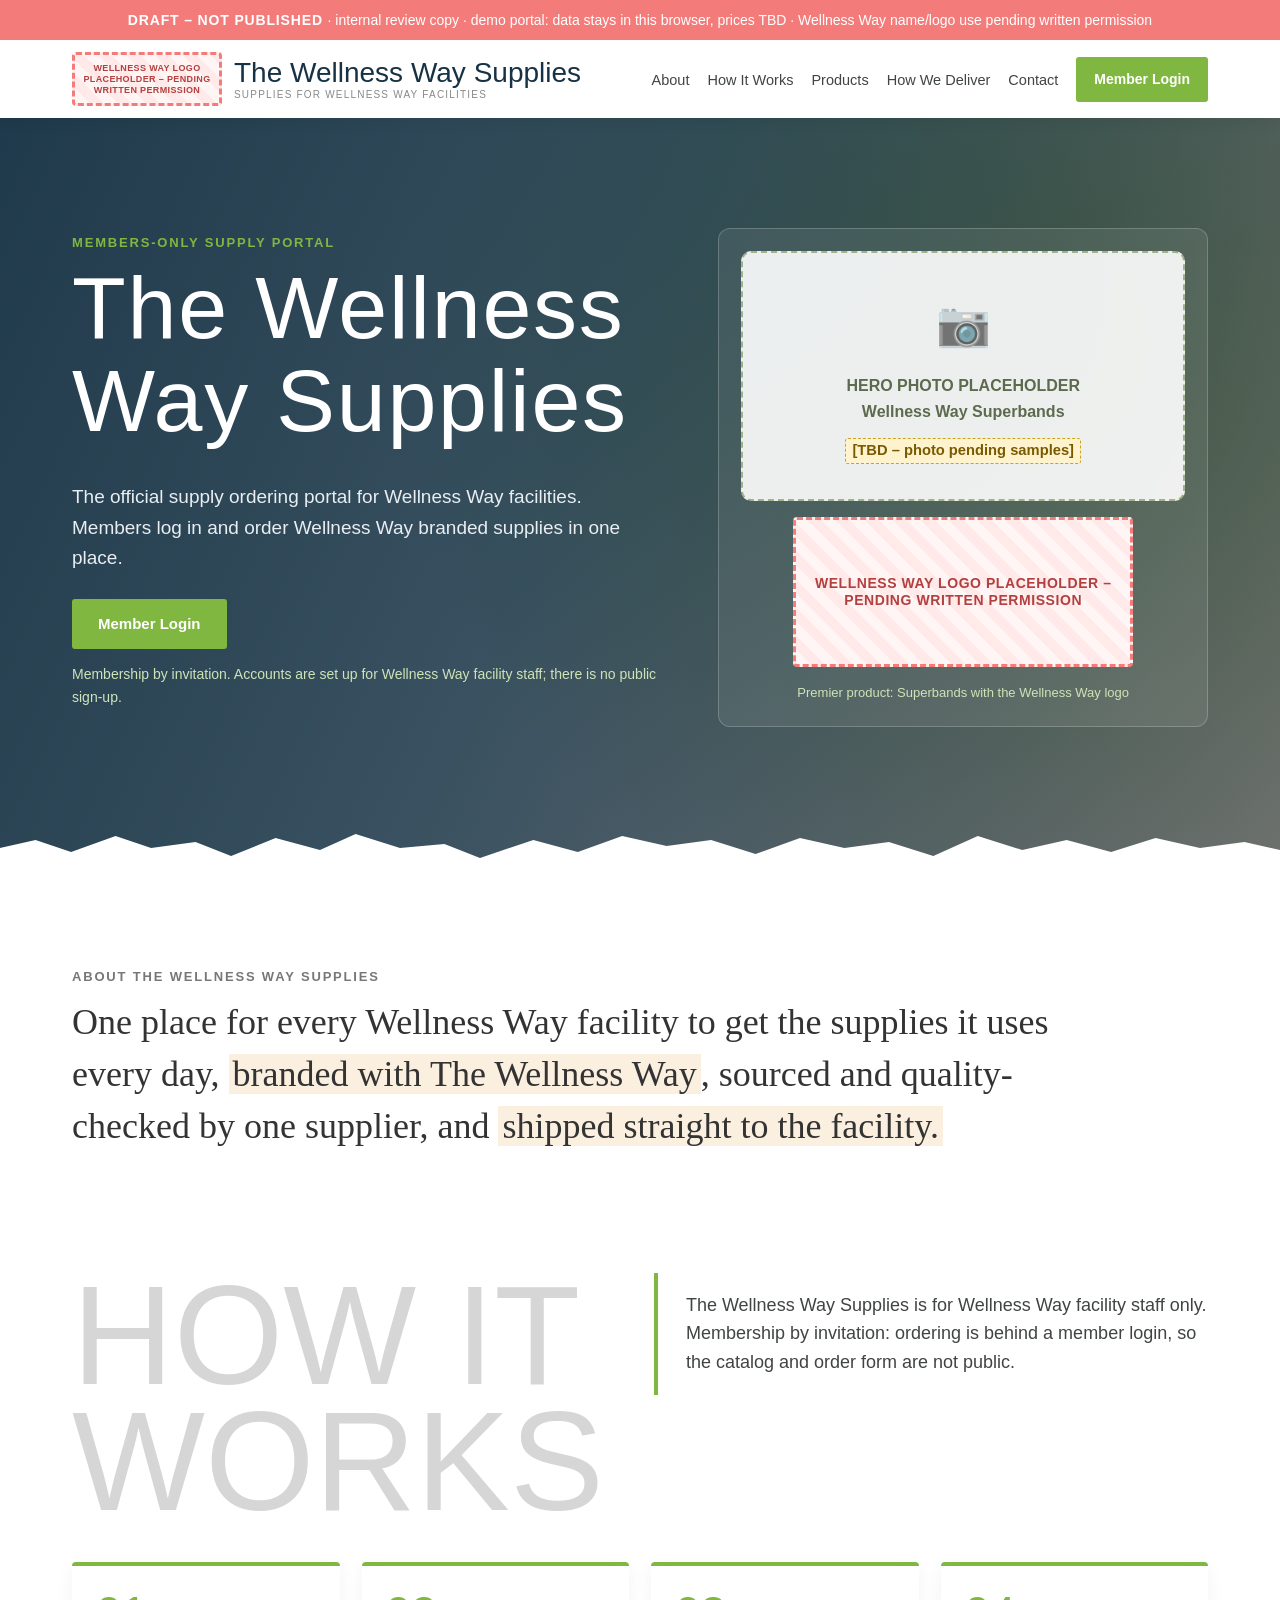
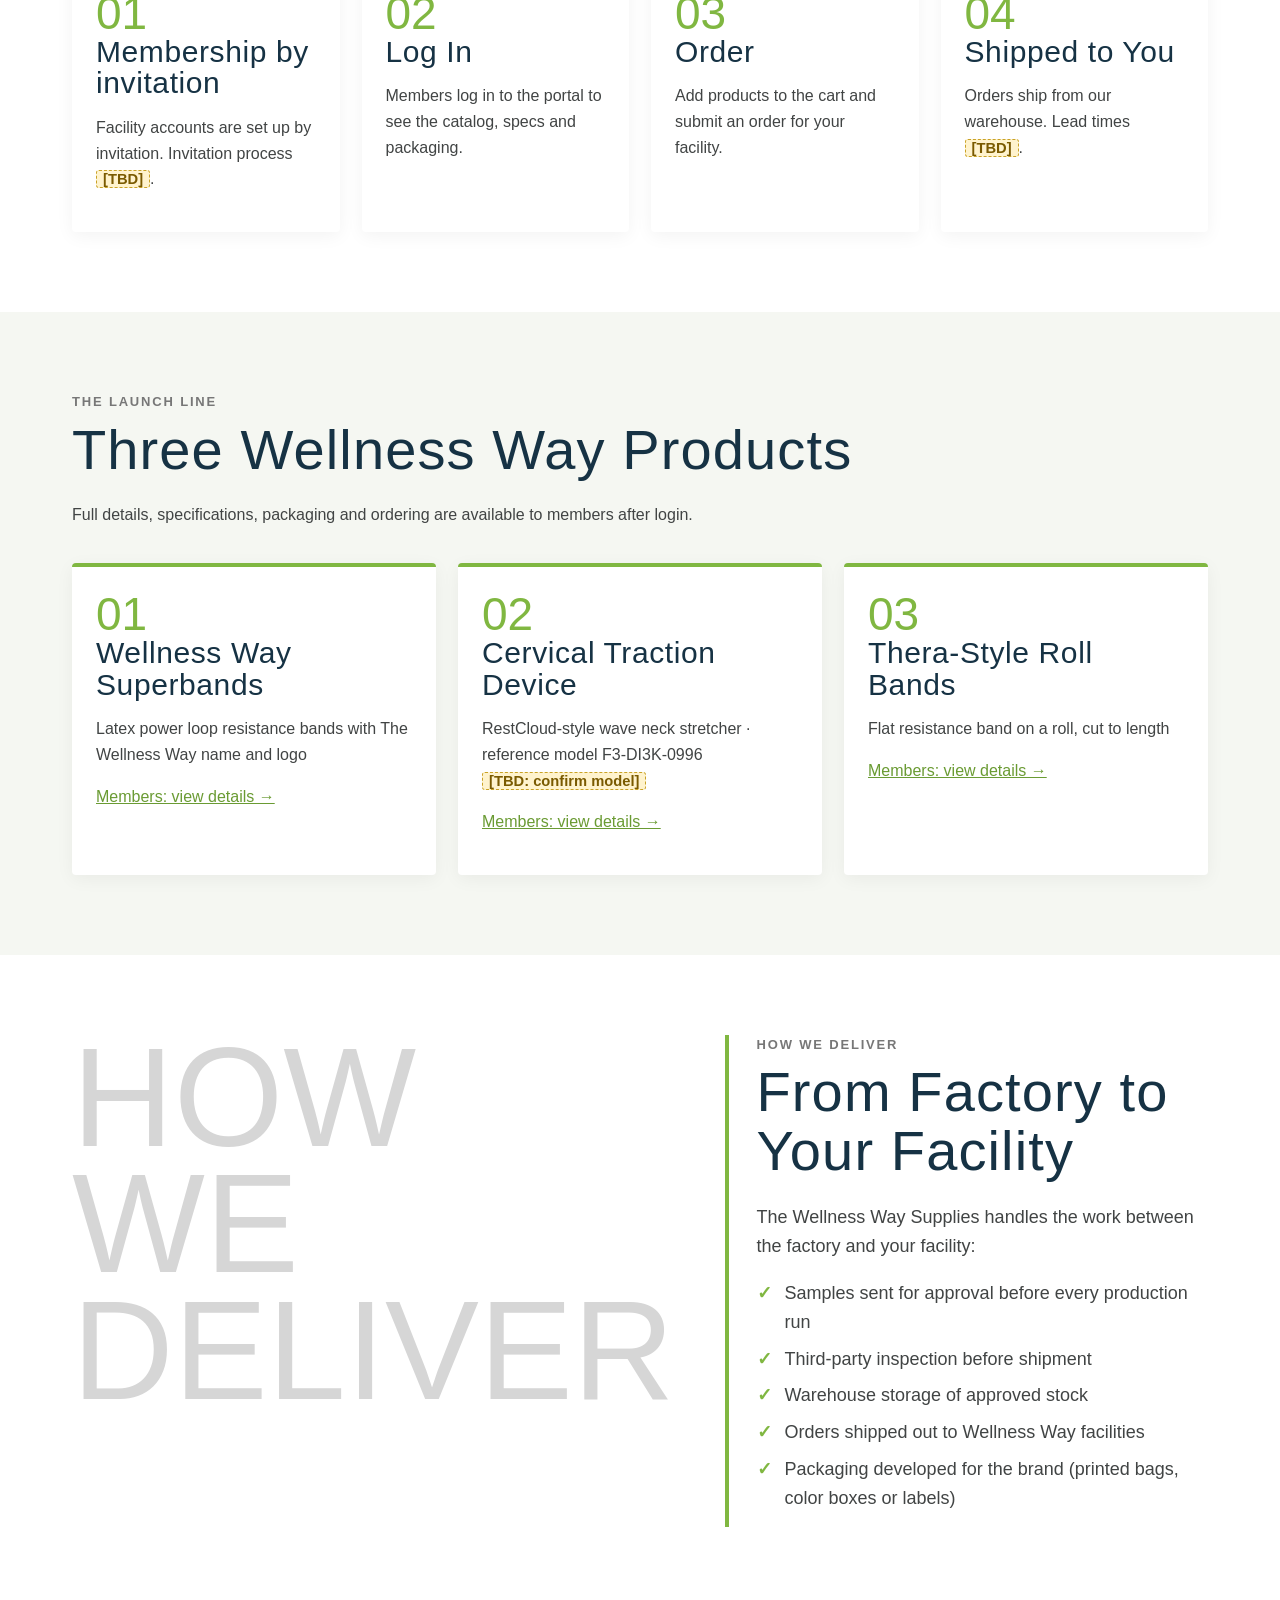
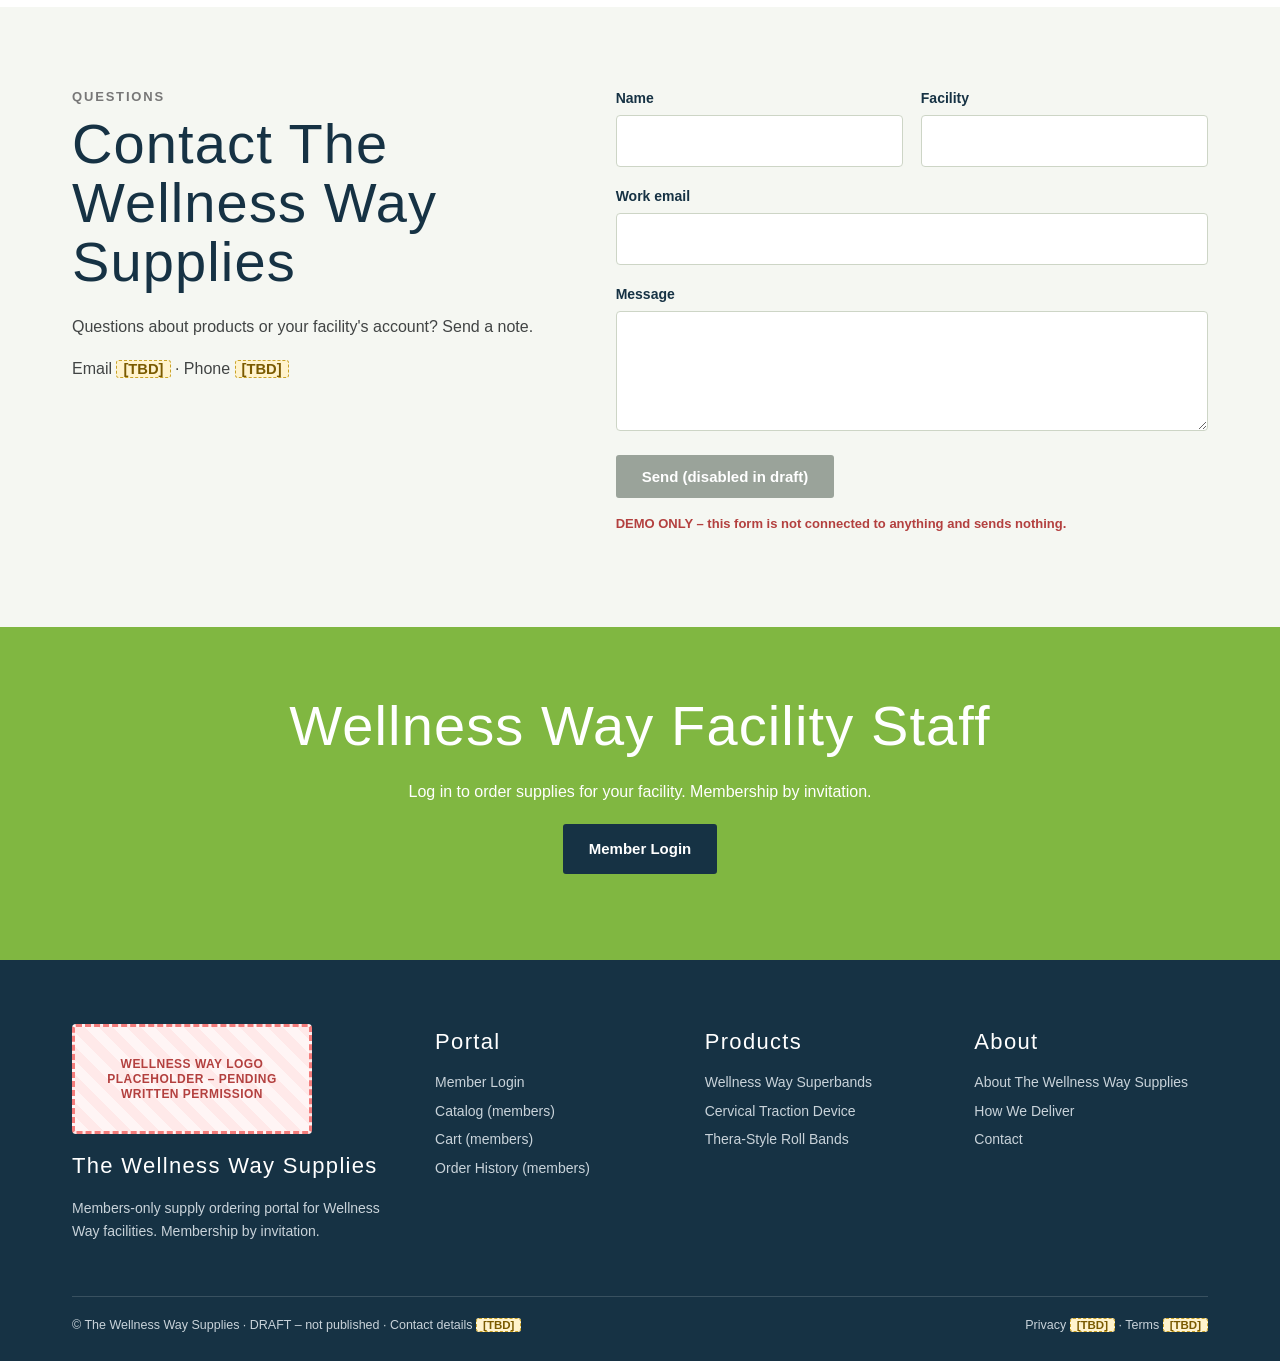
==== index.html @ 59ada097 "Publish the Wellness Way Supplies static site for GitHub Pages. Add the finished HTML/CSS/JS site at" ====
<!DOCTYPE html>
<html lang="en" data-root=""><head><meta charset="utf-8"><meta name="viewport" content="width=device-width,initial-scale=1">
<meta name="robots" content="noindex,nofollow">
<link rel="icon" href="data:,">
<title>Home – The Wellness Way Supplies (DRAFT)</title>
<link rel="stylesheet" href="css/styles.css"><script src="js/demo-auth.js"></script><script src="js/catalog.js"></script><script src="js/prices.js"></script><script src="js/app.js"></script></head>
<body data-page="home">
<div class="draft-banner">DRAFT – not published <span>· internal review copy · demo portal: data stays in this browser, prices TBD · Wellness Way name/logo use pending written permission</span></div>
<header class="site"><div class="wrap nav">
  <a class="brand" href="index.html"><div class="logo-ph sm" role="img" aria-label="Wellness Way logo placeholder">WELLNESS WAY LOGO PLACEHOLDER – pending written permission</div><span class="brand-name">The Wellness Way Supplies<small>Supplies for Wellness Way facilities</small></span></a>
  <ul><li><a href="index.html#about">About</a></li><li><a href="index.html#how">How It Works</a></li><li><a href="index.html#products">Products</a></li><li><a href="index.html#deliver">How We Deliver</a></li><li><a href="index.html#contact">Contact</a></li><li><a class="btn" href="login.html">Member Login</a></li></ul>
  <button class="btn menu" type="button" aria-label="Menu">Menu</button>
</div></header>
<main>

<section class="hero"><div class="wrap">
  <div><div class="eyebrow">Members-only supply portal</div><h1>The Wellness Way Supplies</h1>
  <p class="lead">The official supply ordering portal for Wellness Way facilities. Members log in and order Wellness Way branded supplies in one place.</p>
  <div class="ctas"><a class="btn" href="login.html">Member Login</a></div>
  <p class="invite-note">Membership by invitation. Accounts are set up for Wellness Way facility staff; there is no public sign-up.</p></div>
  <div class="hero-card"><div class="photo-ph"><div class="ico">📷</div>HERO PHOTO PLACEHOLDER<br>Wellness Way Superbands<span class="tbd">[TBD – photo pending samples]</span></div><div class="logo-ph lg" role="img" aria-label="Wellness Way logo placeholder">WELLNESS WAY LOGO PLACEHOLDER – pending written permission</div><div class="tag">Premier product: Superbands with the Wellness Way logo</div></div>
</div><svg class="torn" viewBox="0 0 1440 60" preserveAspectRatio="none" aria-hidden="true"><path fill="#fff" d="M0 30 L40 22 L80 34 L130 18 L170 30 L220 24 L260 38 L310 20 L360 32 L400 16 L450 30 L500 26 L540 40 L600 22 L650 34 L700 18 L750 28 L800 22 L850 36 L900 20 L950 30 L1000 24 L1050 38 L1100 18 L1150 32 L1200 22 L1250 34 L1300 20 L1350 30 L1400 24 L1440 32 L1440 60 L0 60 Z"/></svg></section>

<section class="statement" id="about"><div class="wrap">
  <div class="eyebrow">About The Wellness Way Supplies</div>
  <p>One place for every Wellness Way facility to get the supplies it uses every day, <span class="hl">branded with The Wellness Way</span>, sourced and quality-checked by one supplier, and <span class="hl">shipped straight to the facility.</span></p>
</div></section>

<section id="how"><div class="wrap">
  <div class="split"><p class="ghost">HOW IT<br>WORKS</p>
  <div class="bar-left"><p>The Wellness Way Supplies is for Wellness Way facility staff only. Membership by invitation: ordering is behind a member login, so the catalog and order form are not public.</p></div></div>
  <div class="steps">
    <div class="step"><div class="num">01</div><h3>Membership by invitation</h3><p>Facility accounts are set up by invitation. Invitation process <span class="tbd">[TBD]</span>.</p></div>
    <div class="step"><div class="num">02</div><h3>Log In</h3><p>Members log in to the portal to see the catalog, specs and packaging.</p></div>
    <div class="step"><div class="num">03</div><h3>Order</h3><p>Add products to the cart and submit an order for your facility.</p></div>
    <div class="step"><div class="num">04</div><h3>Shipped to You</h3><p>Orders ship from our warehouse. Lead times <span class="tbd">[TBD]</span>.</p></div>
  </div>
</div></section>

<section class="alt" id="products"><div class="wrap">
  <div class="eyebrow">The launch line</div><h2>Three Wellness Way Products</h2>
  <p>Full details, specifications, packaging and ordering are available to members after login.</p>
  <div class="steps three"><div class="step"><div class="num">01</div><h3>Wellness Way Superbands</h3><p>Latex power loop resistance bands with The Wellness Way name and logo</p><p><a href="members/product-superbands.html">Members: view details →</a></p></div><div class="step"><div class="num">02</div><h3>Cervical Traction Device</h3><p>RestCloud-style wave neck stretcher · reference model F3-DI3K-0996 <span class="tbd">[TBD: confirm model]</span></p><p><a href="members/product-cervical-traction.html">Members: view details →</a></p></div><div class="step"><div class="num">03</div><h3>Thera-Style Roll Bands</h3><p>Flat resistance band on a roll, cut to length</p><p><a href="members/product-roll-bands.html">Members: view details →</a></p></div></div>
</div></section>

<section id="deliver"><div class="wrap split">
  <p class="ghost">HOW WE<br>DELIVER</p>
  <div class="bar-left"><div class="eyebrow">How we deliver</div><h2>From Factory to Your Facility</h2>
  <p>The Wellness Way Supplies handles the work between the factory and your facility:</p>
  <ul class="check"><li>Samples sent for approval before every production run</li><li>Third-party inspection before shipment</li><li>Warehouse storage of approved stock</li><li>Orders shipped out to Wellness Way facilities</li><li>Packaging developed for the brand (printed bags, color boxes or labels)</li></ul></div>
</div></section>

<section class="alt" id="contact"><div class="wrap">
  <div class="split"><div><div class="eyebrow">Questions</div><h2>Contact The Wellness Way Supplies</h2><p>Questions about products or your facility's account? Send a note.</p><p>Email <span class="tbd">[TBD]</span> · Phone <span class="tbd">[TBD]</span></p></div>
  <form onsubmit="return false" novalidate>
    <div class="form-grid">
      <div><label for="c-name">Name</label><input id="c-name" type="text"></div>
      <div><label for="c-fac">Facility</label><input id="c-fac" type="text"></div>
      <div class="full"><label for="c-email">Work email</label><input id="c-email" type="email"></div>
      <div class="full"><label for="c-msg">Message</label><textarea id="c-msg"></textarea></div>
    </div>
    <p style="margin-top:16px"><button class="btn" type="button" disabled>Send (disabled in draft)</button></p>
    <p class="form-note">DEMO ONLY – this form is not connected to anything and sends nothing.</p>
  </form></div>
</div></section>

<section class="cta-band"><div class="wrap"><h2>Wellness Way Facility Staff</h2><p>Log in to order supplies for your facility. Membership by invitation.</p>
<p style="margin-top:20px"><a class="btn" style="background:#163244;border-color:#163244" href="login.html">Member Login</a></p></div></section>

</main>
<footer><div class="wrap">
  <div class="fcols">
    <div><div style="margin-bottom:14px"><div class="logo-ph md" role="img" aria-label="Wellness Way logo placeholder">WELLNESS WAY LOGO PLACEHOLDER – pending written permission</div></div><h4>The Wellness Way Supplies</h4><p>Members-only supply ordering portal for Wellness Way facilities. Membership by invitation.</p></div>
    <div><h4>Portal</h4><ul><li><a href="login.html">Member Login</a></li><li><a href="members/catalog.html">Catalog (members)</a></li><li><a href="members/cart.html">Cart (members)</a></li><li><a href="members/orders.html">Order History (members)</a></li></ul></div>
    <div><h4>Products</h4><ul><li><a href="members/product-superbands.html">Wellness Way Superbands</a></li><li><a href="members/product-cervical-traction.html">Cervical Traction Device</a></li><li><a href="members/product-roll-bands.html">Thera-Style Roll Bands</a></li></ul></div>
    <div><h4>About</h4><ul><li><a href="index.html#about">About The Wellness Way Supplies</a></li><li><a href="index.html#deliver">How We Deliver</a></li><li><a href="index.html#contact">Contact</a></li></ul></div>
  </div>
  <div class="fbottom"><span>© The Wellness Way Supplies · DRAFT – not published · Contact details <span class="tbd">[TBD]</span></span><span>Privacy <span class="tbd">[TBD]</span> · Terms <span class="tbd">[TBD]</span></span></div>
</div></footer>
</body></html>
---- css/styles.css ----
/* The Wellness Way Supplies — DRAFT styles. Palette/fonts follow thewellnessway.com:
   green #80b741, navy #163244, charcoal #414444, accent #f37c7b,
   headings Bebas Neue (stand-in for Bebas Neue Pro Expanded), body Inter (stand-in for Bilo), accents Cardo. */
:root{--green:#80b741;--green-d:#6a9b33;--navy:#163244;--char:#414444;--coral:#f37c7b;--light:#f5f7f2;--line:#e3e8de}
*{box-sizing:border-box}
html{scroll-behavior:smooth}
body{margin:0;font-family:Inter,"Bilo Regular",Helvetica,Arial,sans-serif;color:var(--char);line-height:1.6;background:#fff}
h1,h2,h3{font-family:"Bebas Neue","Bebas Neue Pro Expanded ExtraBold",Oswald,Impact,sans-serif;font-weight:400;letter-spacing:.02em;line-height:1.05;color:var(--navy);margin:0 0 .4em}
h1{font-size:clamp(48px,7vw,88px);color:#fff}
h2{font-size:clamp(38px,4.5vw,56px)}
h3{font-size:30px}
a{color:var(--green-d)}
.wrap{max-width:1200px;margin:0 auto;padding:0 32px}
.eyebrow{font-size:13px;font-weight:700;letter-spacing:.14em;text-transform:uppercase;color:#777;margin-bottom:8px}
.serif{font-family:Cardo,Georgia,serif;font-style:italic}
.tbd{background:#fff3cd;color:#7a5a00;border:1px dashed #c9a227;padding:0 6px;border-radius:3px;font-weight:600;font-size:.92em;white-space:nowrap}

/* draft banner */
.draft-banner{position:sticky;top:0;z-index:60;background:var(--coral);color:#fff;text-align:center;font-weight:800;letter-spacing:.06em;padding:9px 16px;font-size:14px;text-transform:uppercase}
.draft-banner span{font-weight:500;text-transform:none;letter-spacing:0}

/* header (mirrors TWW: logo left, text nav, outlined button, green CTA) */
header.site{position:sticky;top:38px;z-index:50;background:#fff;box-shadow:0 2px 14px rgba(0,0,0,.08)}
.nav{display:flex;align-items:center;justify-content:space-between;gap:20px;height:78px}
.brand{display:flex;align-items:center;gap:12px;text-decoration:none}
.brand-name{font-family:"Bebas Neue",Oswald,sans-serif;font-size:28px;color:var(--navy);line-height:1}
.brand-name small{display:block;font-family:Inter,sans-serif;font-size:10px;letter-spacing:.12em;color:#888;text-transform:uppercase;margin-top:3px}
.nav ul{display:flex;align-items:center;gap:18px;white-space:nowrap;list-style:none;margin:0;padding:0}
.nav ul a{text-decoration:none;color:var(--char);font-size:14.5px}
.nav ul .btn{padding:9px 16px;font-size:14px}
.nav ul a:hover{color:var(--green)}
.btn{display:inline-block;background:var(--green);color:#fff!important;text-decoration:none;padding:11px 24px;border-radius:3px;font-weight:600;font-size:15px;border:2px solid var(--green);cursor:pointer}
.btn:hover{background:var(--green-d);border-color:var(--green-d)}
.btn-outline{background:transparent;color:var(--navy)!important;border:2px solid var(--navy)}
.btn-outline:hover{background:var(--navy);color:#fff!important}
.btn[disabled]{background:#9aa39a;border-color:#9aa39a;cursor:not-allowed}

/* logo placeholders */
.logo-ph{display:flex;align-items:center;justify-content:center;text-align:center;border:3px dashed var(--coral);background:repeating-linear-gradient(45deg,#fff5f5,#fff5f5 10px,#ffe9e9 10px,#ffe9e9 20px);color:#b3403f;font-weight:800;font-size:11px;letter-spacing:.04em;text-transform:uppercase;line-height:1.25;padding:6px;border-radius:4px}
.logo-ph.sm{width:150px;height:54px;font-size:9px}
.logo-ph.md{width:240px;height:110px;font-size:12px}
.logo-ph.lg{width:100%;max-width:340px;height:150px;font-size:14px}
.photo-ph{display:flex;flex-direction:column;align-items:center;justify-content:center;text-align:center;background:#eef1ea;border:2px dashed #9fb38a;color:#5c6b4d;font-weight:700;border-radius:10px;padding:24px;min-height:320px;gap:14px}
.photo-ph .ico{font-size:44px;opacity:.6}

/* hero */
.hero{position:relative;background:linear-gradient(115deg,rgba(22,50,68,.96) 0%,rgba(22,50,68,.85) 45%,rgba(65,68,68,.75) 100%),radial-gradient(circle at 80% 30%,#80b741 0,transparent 55%);color:#fff;padding:110px 0 150px;overflow:hidden}
.hero .wrap{display:grid;grid-template-columns:1.1fr .9fr;gap:48px;align-items:center}
.hero p.lead{font-size:19px;max-width:560px;color:#e8eef1}
.hero .eyebrow{color:var(--green)}
.hero .ctas{display:flex;gap:14px;flex-wrap:wrap;margin-top:26px}
.hero .ctas .btn-outline{color:#fff!important;border-color:#fff}
.hero-card{background:rgba(255,255,255,.08);border:1px solid rgba(255,255,255,.2);border-radius:12px;padding:22px;display:flex;flex-direction:column;align-items:center;gap:16px}
.hero-card .photo-ph{background:rgba(255,255,255,.9);width:100%;min-height:250px}
.hero-card .tag{font-size:13px;color:#cfe3b8;text-align:center}
.torn{position:absolute;left:0;right:0;bottom:-1px;width:100%;height:60px;display:block}

/* philosophy statement (TWW big serif-ish statement with highlights) */
.statement{padding:90px 0 40px}
.statement p{font-family:Cardo,Georgia,serif;font-size:clamp(24px,3vw,36px);line-height:1.45;color:#333;max-width:980px;margin:0}
.hl{background:rgba(219,127,0,.12);padding:0 4px}

/* big outlined heading like TWW "HOW WE HELP" */
.ghost{font-family:"Bebas Neue",Oswald,sans-serif;font-size:clamp(70px,11vw,150px);line-height:.9;color:#d6d6d6;margin:0}
.split{display:grid;grid-template-columns:1fr 1.2fr;gap:50px;align-items:start}
.bar-left{border-left:4px solid var(--green);padding-left:28px;font-size:18px}

section{padding:80px 0}
.alt{background:var(--light)}

/* product blocks */
.product{display:grid;grid-template-columns:1fr 1fr;gap:56px;align-items:center;padding:60px 0;border-top:1px solid var(--line)}
.product:first-of-type{border-top:0}
.product.rev .media{order:2}
.badge{display:inline-block;background:var(--green);color:#fff;font-size:12px;font-weight:700;letter-spacing:.12em;text-transform:uppercase;padding:5px 12px;border-radius:2px;margin-bottom:12px}
.badge.navy{background:var(--navy)}
.specs{width:100%;border-collapse:collapse;margin:18px 0;font-size:15px}
.specs th,.specs td{text-align:left;padding:10px 12px;border-bottom:1px solid var(--line);vertical-align:top}
.specs th{width:42%;color:var(--navy);font-weight:600;background:#fafbf8}
.src{font-size:12px;color:#8a8a8a;margin-top:6px}
.link-u{font-family:"Bebas Neue",Oswald,sans-serif;font-size:22px;letter-spacing:.04em;color:var(--green);text-decoration:none;border-bottom:2px solid var(--green)}
ul.check{list-style:none;padding:0;margin:14px 0}
ul.check li{padding-left:28px;position:relative;margin:8px 0}
ul.check li:before{content:"✓";position:absolute;left:0;color:var(--green);font-weight:800}

/* steps (TWW "Step 1 · We Listen" style) */
.steps{display:grid;grid-template-columns:repeat(4,1fr);gap:22px;margin-top:36px}
.step{background:#fff;border-top:4px solid var(--green);padding:24px;border-radius:4px;box-shadow:0 4px 18px rgba(0,0,0,.05)}
.step .num{font-family:"Bebas Neue",Oswald,sans-serif;font-size:46px;color:var(--green);line-height:1}
.pricing-note{margin-top:34px;background:#fff;border:2px solid var(--coral);border-radius:6px;padding:20px 24px;color:#7c2e2d;font-weight:600}

/* about */
.about-grid{display:grid;grid-template-columns:.8fr 1.2fr;gap:56px;align-items:center}
.about-grid img{max-width:100%;width:340px;display:block;margin:0 auto}

/* form */
.form-grid{display:grid;grid-template-columns:1fr 1fr;gap:18px}
.form-grid .full{grid-column:1/-1}
label{display:block;font-size:14px;font-weight:600;color:var(--navy);margin-bottom:6px}
input,select,textarea{width:100%;padding:12px 14px;border:1px solid #cdd5c6;border-radius:4px;font:inherit;background:#fff}
textarea{min-height:120px}
.form-note{font-size:13px;color:#b3403f;font-weight:600;margin-top:12px}

/* CTA band (TWW "Get Started") */
.cta-band{background:var(--green);color:#fff;text-align:center;padding:70px 0}
.cta-band h2{color:#fff}

/* footer */
footer{background:var(--navy);color:#c9d3da;padding:64px 0 26px;font-size:14px}
.fcols{display:grid;grid-template-columns:1.4fr 1fr 1fr 1fr;gap:36px}
footer h4{font-family:"Bebas Neue",Oswald,sans-serif;font-weight:400;font-size:22px;letter-spacing:.06em;color:#fff;margin:0 0 12px}
footer ul{list-style:none;padding:0;margin:0}
footer li{margin:6px 0}
footer a{color:#c9d3da;text-decoration:none}
footer a:hover{color:var(--green)}
.fbottom{border-top:1px solid rgba(255,255,255,.15);margin-top:40px;padding-top:18px;display:flex;justify-content:space-between;gap:16px;flex-wrap:wrap;font-size:12.5px}

/* mobile */
.nav .menu{display:none}
@media (max-width:1180px){.nav ul{display:none}.nav .menu{display:inline-block!important}}
@media (max-width:900px){
  .hero{padding:70px 0 110px}
  .hero .wrap,.split,.product,.about-grid{grid-template-columns:1fr;gap:30px}
  .product.rev .media{order:0}
  .steps{grid-template-columns:1fr 1fr}
  .fcols{grid-template-columns:1fr 1fr}
  .form-grid{grid-template-columns:1fr}
  .wrap{padding:0 20px}
  section{padding:56px 0}
  header.site{top:56px}
}
@media (max-width:520px){.steps,.fcols{grid-template-columns:1fr}.logo-ph.sm{width:118px}}
.steps.three{grid-template-columns:repeat(3,1fr)}
@media (max-width:900px){.steps.three{grid-template-columns:1fr}.draft-banner span{display:none}header.site{top:38px}}
.steps,.steps.three{grid-template-columns:repeat(4,minmax(0,1fr))}.steps.three{grid-template-columns:repeat(3,minmax(0,1fr))}
.step{overflow-wrap:anywhere}
@media (max-width:900px){.steps{grid-template-columns:repeat(2,minmax(0,1fr))}.steps.three{grid-template-columns:minmax(0,1fr)}}
@media (max-width:520px){.steps{grid-template-columns:minmax(0,1fr)}}
@media (max-width:900px){.tbd{white-space:normal}}
@media (max-width:520px){.brand-name{font-size:21px}.brand-name small{display:none}.nav{height:66px;gap:10px}.nav .menu{padding:9px 12px;font-size:13px}}

/* ===== v3 workable portal additions ===== */
.hidden{display:none!important}
.err{color:#b3261e;font-weight:600;min-height:1.2em;margin:8px 0}
.muted{color:#777;font-size:14px}
.req{color:#b3261e}
.invalid{border-color:#b3261e!important;background:#fff6f5}
.invite-note{color:#cfe3b8;font-size:14px;margin-top:14px}
.nav ul a.active{color:var(--green);font-weight:600}
.cart-count{display:inline-block;min-width:20px;padding:0 6px;border-radius:10px;background:var(--green);color:#fff;font-size:12px;font-weight:700;text-align:center;line-height:20px;margin-left:2px}
.menu .cart-count{background:#fff;color:var(--green)}
button.menu{font-family:inherit}
@media (max-width:1180px){
  header.site.open .nav ul{display:flex;flex-direction:column;align-items:stretch;position:absolute;top:100%;left:0;right:0;background:#fff;padding:12px 20px 18px;gap:6px;box-shadow:0 10px 20px rgba(0,0,0,.12)}
  header.site.open .nav ul a{display:block;padding:8px 0}
  header.site .nav{position:relative}
}
.sw{display:inline-block;width:16px;height:16px;border-radius:50%;border:1px solid rgba(0,0,0,.35);vertical-align:-3px;margin-right:6px}
code{font-family:ui-monospace,Menlo,Consolas,monospace;font-size:.88em;background:#f1f3ee;padding:1px 5px;border-radius:3px}
.pgrid{display:grid;grid-template-columns:repeat(3,minmax(0,1fr));gap:26px;margin-top:30px}
.pcard{border:1px solid var(--line);border-radius:10px;overflow:hidden;background:#fff;display:flex;flex-direction:column}
.pcard-img{text-decoration:none}
.photo-ph.sm{min-height:220px;border-radius:0;border-width:0 0 2px;font-size:14px}
.pcard-body{padding:20px 22px 24px;display:flex;flex-direction:column;flex:1}
.pcard-body h3 a{color:var(--navy);text-decoration:none}
.pcard-body .btn{margin-top:auto;text-align:center}
.swatches{min-height:20px;margin:4px 0}
.price{font-size:20px;font-weight:700;color:var(--navy);margin:6px 0 14px}
.price.big{font-size:26px}
.price small{font-size:13px;font-weight:500;color:#777}
.crumbs{font-size:14px;color:#777;margin:0 0 16px}
.pdp{display:grid;grid-template-columns:1fr 1fr;gap:50px;align-items:start}
h1.pname{color:var(--navy);font-size:clamp(40px,4.5vw,60px);margin:6px 0}
.buybox .sub{color:#666;font-size:15px}
.vpicker{display:flex;flex-wrap:wrap;gap:8px;margin-top:8px}
.vbtn{font:inherit;font-size:14px;background:#fff;border:2px solid var(--line);border-radius:22px;padding:7px 14px;cursor:pointer;color:var(--char)}
.vbtn.on{border-color:var(--green);background:#f3f9ec;font-weight:600}
.addrow{display:flex;align-items:flex-end;gap:14px;margin-top:10px}
.addrow input{width:120px}
.added{color:#2e7d32;font-weight:600;min-height:1.2em}
.pack{display:grid;grid-template-columns:1fr 1.4fr;gap:40px;align-items:start}
.packfig{margin:0}.packfig img{width:100%;border:1px solid var(--line);border-radius:8px;display:block}
.packfig figcaption{font-size:13px;color:#777;margin-top:8px}
.cart-table input.cq{width:90px}
button.link{background:none;border:0;color:#b3261e;text-decoration:underline;cursor:pointer;font:inherit;font-size:14px}
.specs tfoot th,.specs tfoot td{border-top:2px solid var(--navy);font-weight:700}
.specs thead th{width:auto;background:#eef3e8}
.empty{padding:30px;border:2px dashed var(--line);border-radius:10px;text-align:center;color:#666}
.empty-cell{text-align:center;color:#888;padding:30px!important}
.co-grid{display:grid;grid-template-columns:1.4fr 1fr;gap:40px;align-items:start}
.co-grid aside{background:var(--light);border-radius:10px;padding:22px;position:sticky;top:140px}
.co-grid aside .specs th{width:auto}
.chk{display:flex;gap:8px;align-items:center;margin-top:16px;font-size:15px}
.chk input{width:auto}
.confirm-box{border-left:6px solid var(--green);background:#f3f9ec;padding:24px 28px;border-radius:6px;margin-bottom:24px}
.order-grid{display:grid;grid-template-columns:1fr 1.6fr;gap:40px}
.order-grid .specs th{width:auto}
@media (max-width:900px){
  .pgrid,.pdp,.pack,.co-grid,.order-grid{grid-template-columns:minmax(0,1fr)}
  .co-grid aside{position:static}
  table.resp thead,.cart-table thead{display:none}
  table.resp tr,.cart-table tbody tr{display:block;border-bottom:1px solid var(--line);padding:8px 0}
  table.resp td,.cart-table tbody td{display:flex;justify-content:space-between;gap:12px;border:0;padding:4px 6px}
  table.resp td:before,.cart-table tbody td[data-l]:before{content:attr(data-l);font-weight:600;color:var(--navy)}
  .cart-table tfoot th{display:none}
}
@media (max-width:520px){.logo-ph.sm{width:122px;height:50px;font-size:7.5px;letter-spacing:0;padding:3px;border-width:2px}}
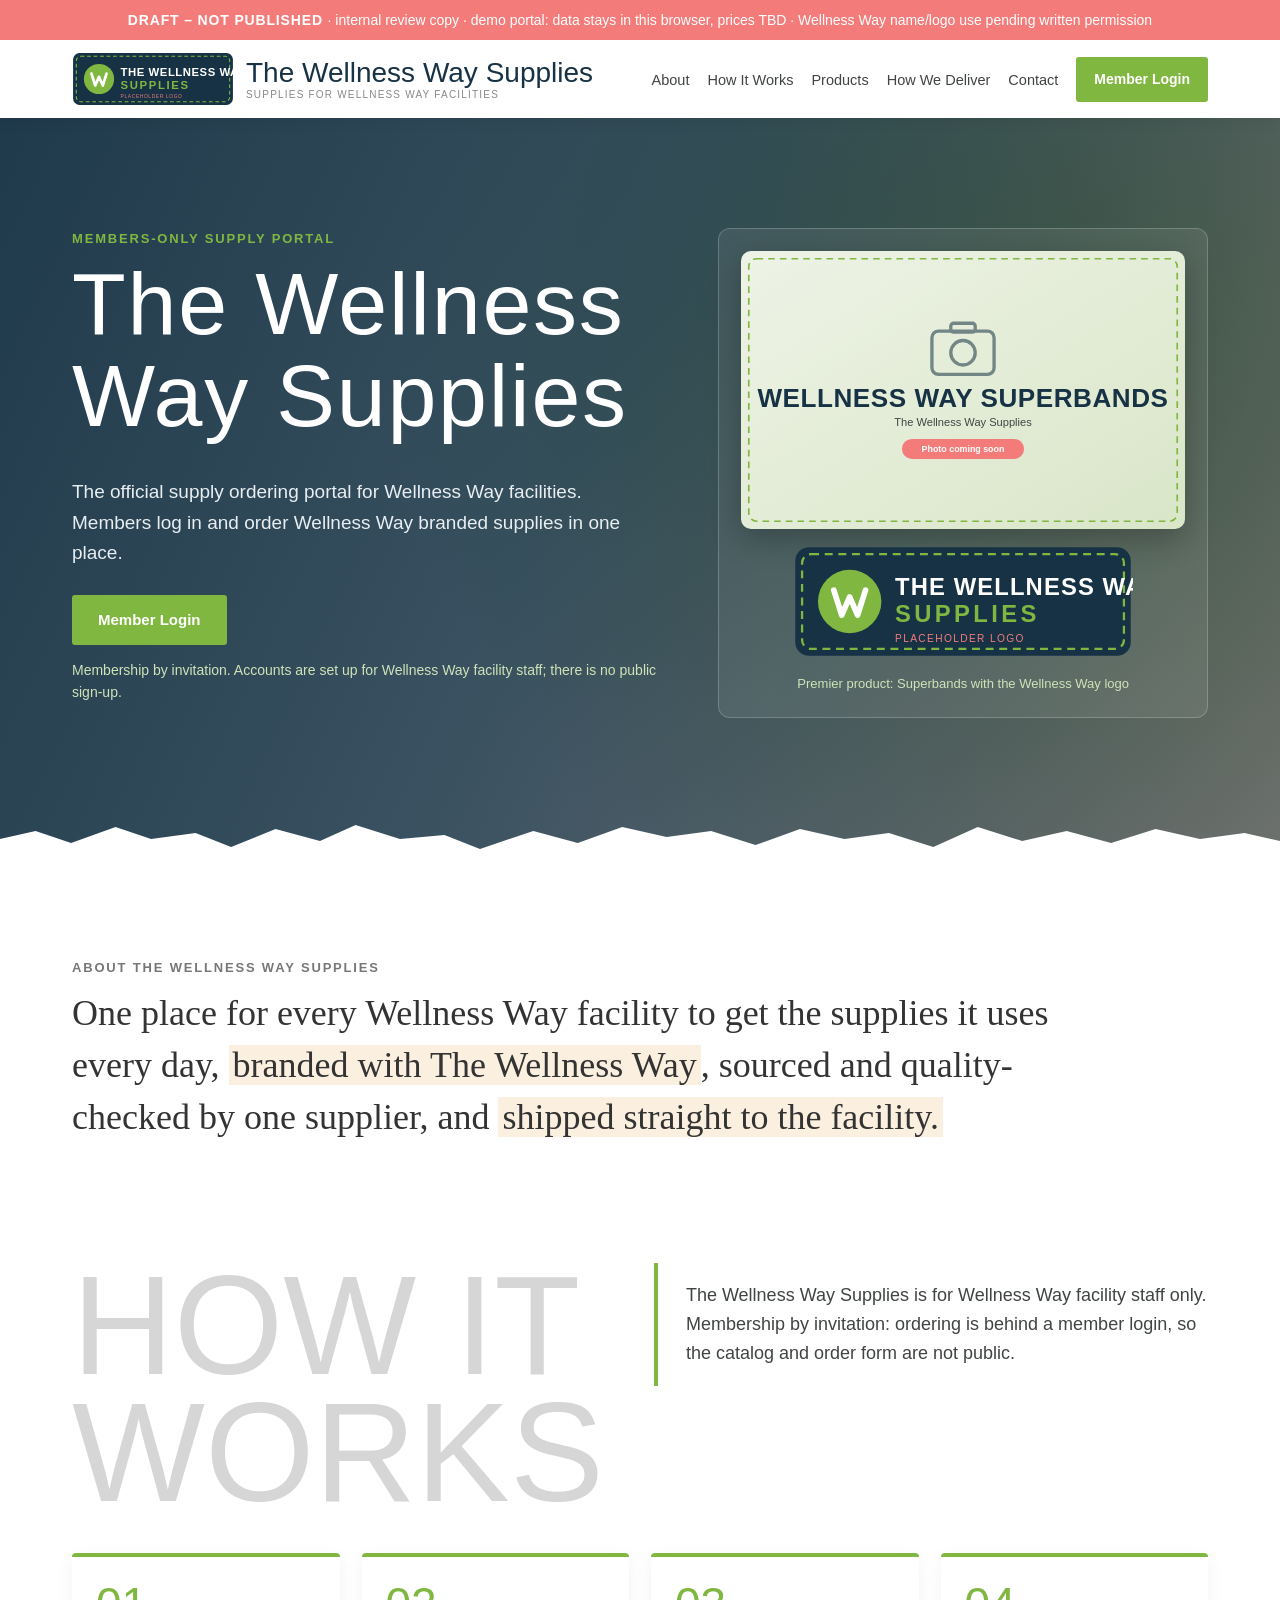
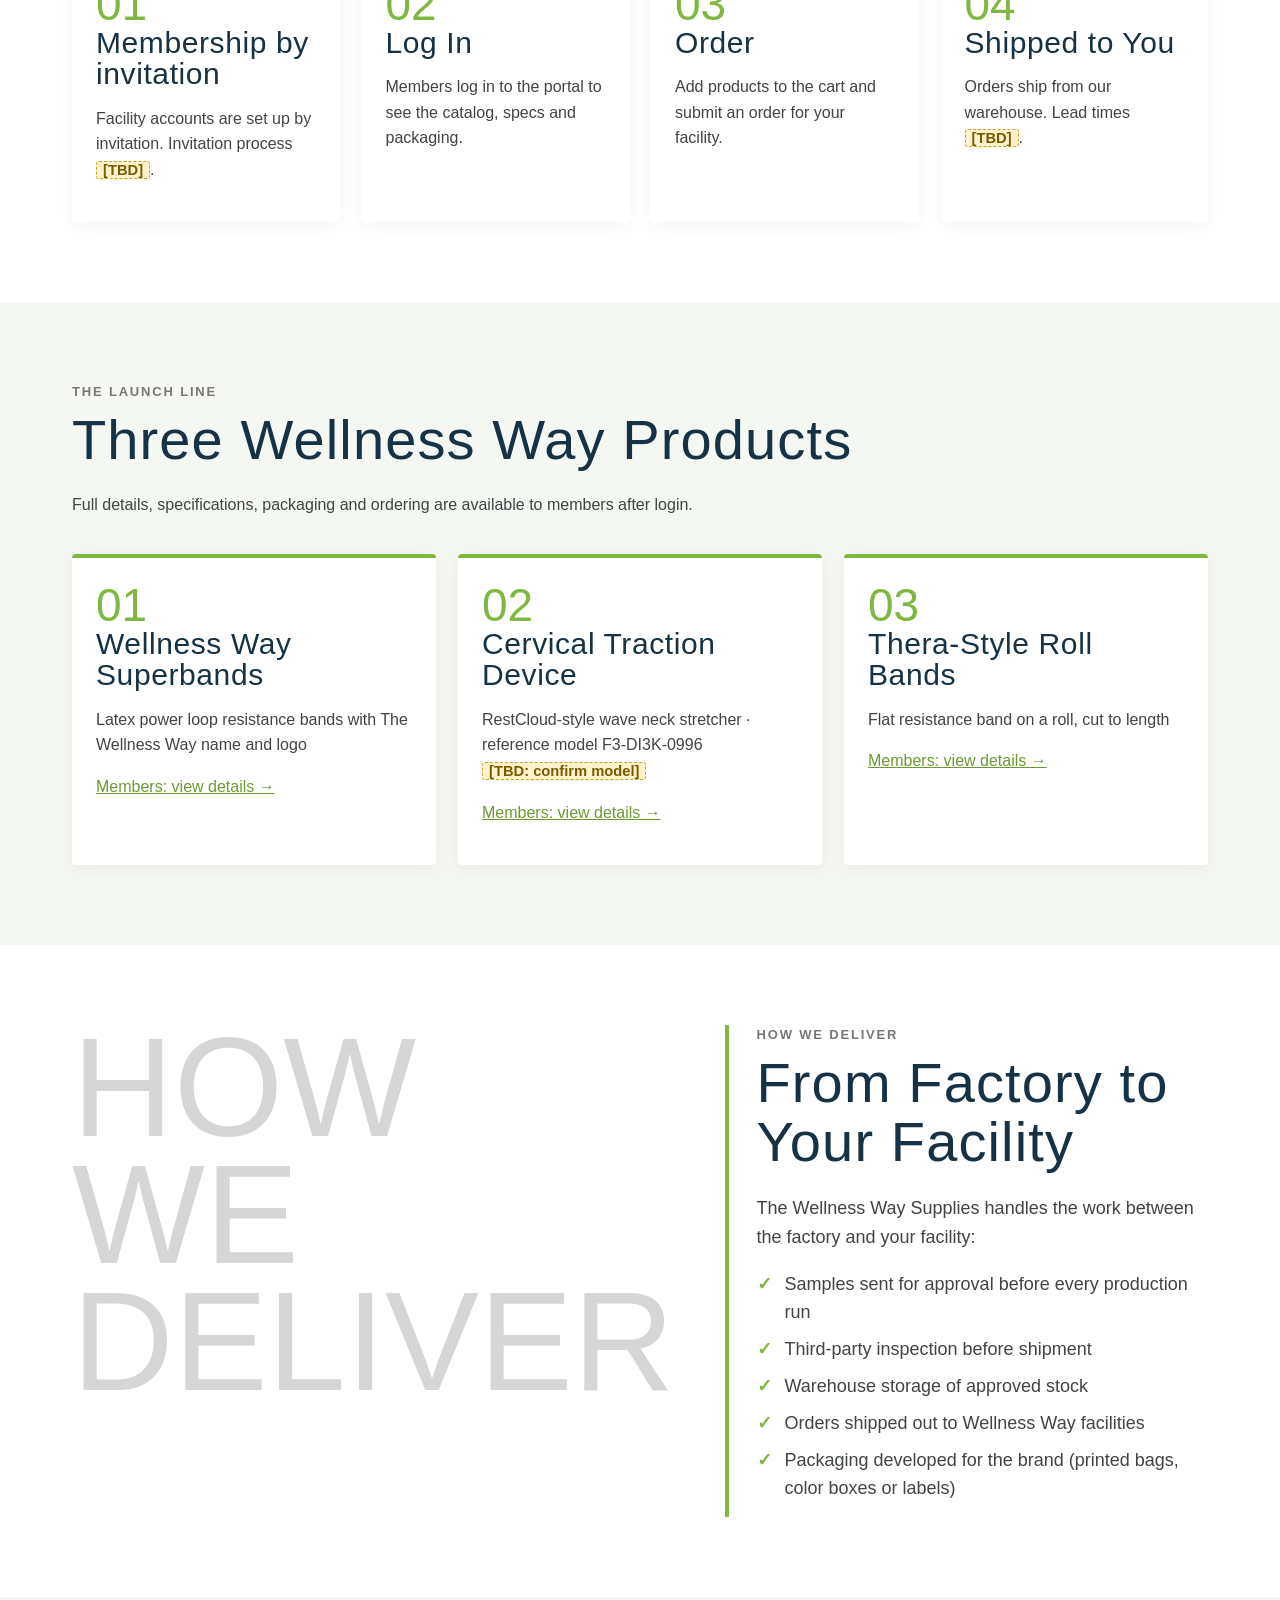
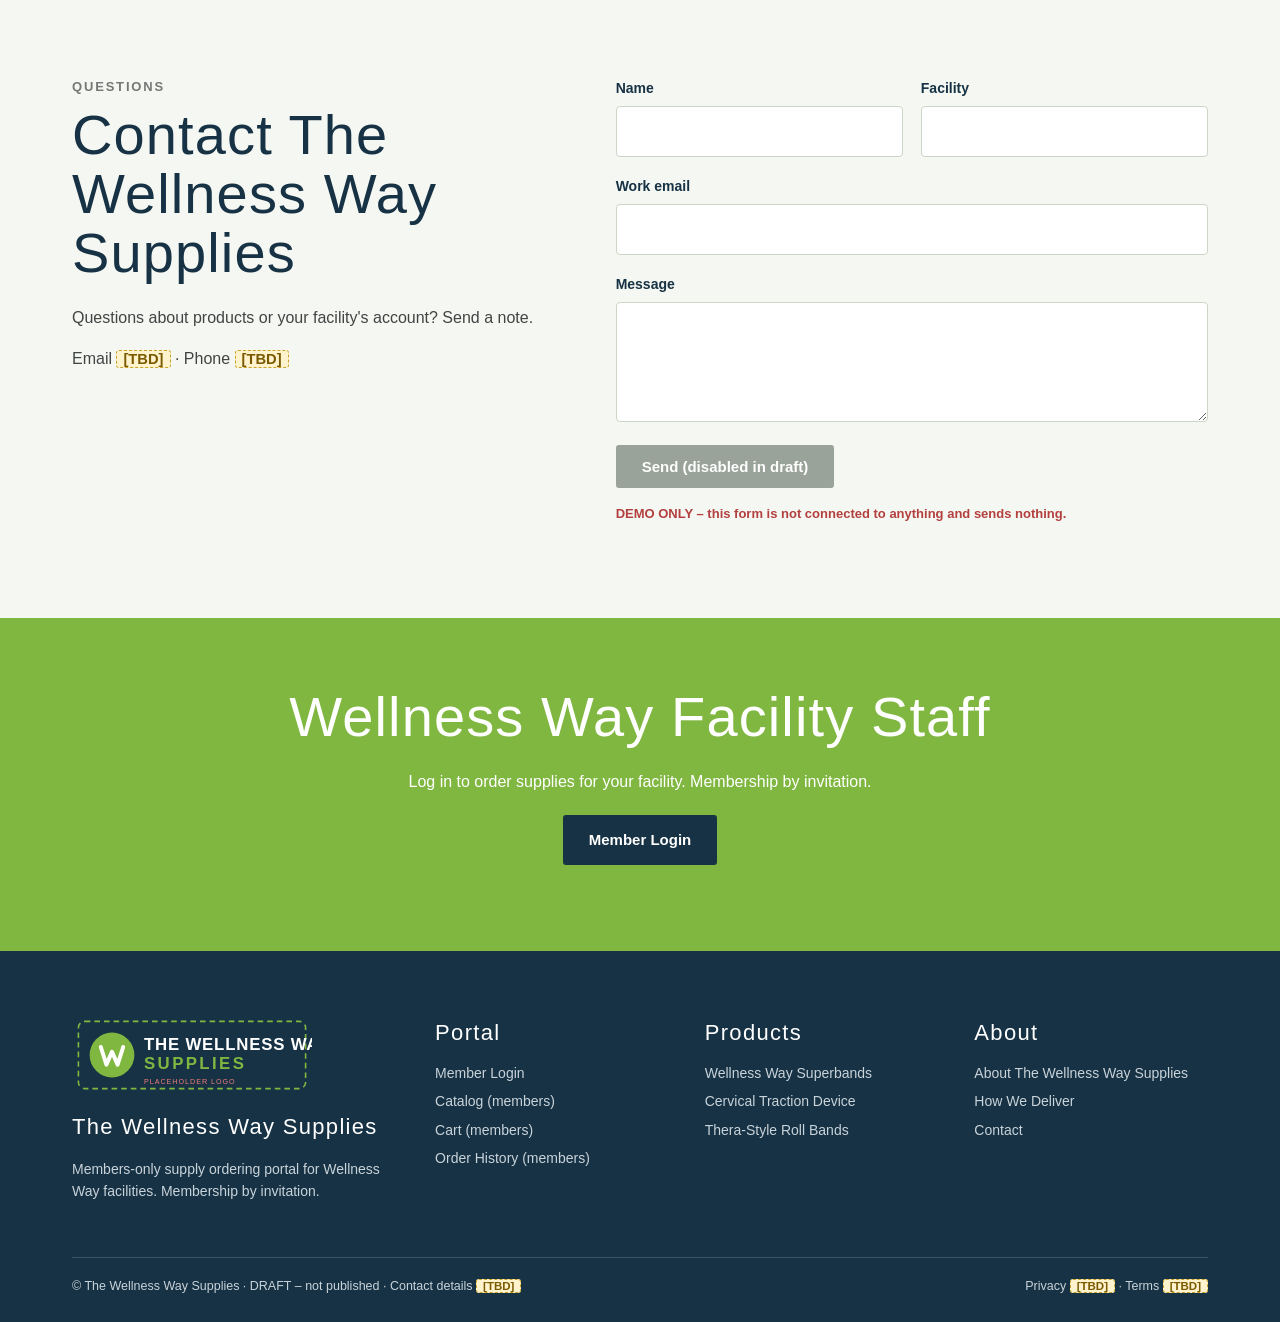
==== commit 16fac9db: "Preview: placeholder logo and photos Co-authored-by: jimlandis <jimlandis@users.noreply.github.com>" ====
--- a/index.html
+++ b/index.html
@@ -7,7 +7,7 @@
 <body data-page="home">
 <div class="draft-banner">DRAFT – not published <span>· internal review copy · demo portal: data stays in this browser, prices TBD · Wellness Way name/logo use pending written permission</span></div>
 <header class="site"><div class="wrap nav">
-  <a class="brand" href="index.html"><div class="logo-ph sm" role="img" aria-label="Wellness Way logo placeholder">WELLNESS WAY LOGO PLACEHOLDER – pending written permission</div><span class="brand-name">The Wellness Way Supplies<small>Supplies for Wellness Way facilities</small></span></a>
+  <a class="brand" href="index.html"><img class="logo-img sm" src="images/logo-placeholder.svg" alt="The Wellness Way Supplies placeholder logo (Wellness Way logo use pending written permission)"><span class="brand-name">The Wellness Way Supplies<small>Supplies for Wellness Way facilities</small></span></a>
   <ul><li><a href="index.html#about">About</a></li><li><a href="index.html#how">How It Works</a></li><li><a href="index.html#products">Products</a></li><li><a href="index.html#deliver">How We Deliver</a></li><li><a href="index.html#contact">Contact</a></li><li><a class="btn" href="login.html">Member Login</a></li></ul>
   <button class="btn menu" type="button" aria-label="Menu">Menu</button>
 </div></header>
@@ -18,7 +18,7 @@
   <p class="lead">The official supply ordering portal for Wellness Way facilities. Members log in and order Wellness Way branded supplies in one place.</p>
   <div class="ctas"><a class="btn" href="login.html">Member Login</a></div>
   <p class="invite-note">Membership by invitation. Accounts are set up for Wellness Way facility staff; there is no public sign-up.</p></div>
-  <div class="hero-card"><div class="photo-ph"><div class="ico">📷</div>HERO PHOTO PLACEHOLDER<br>Wellness Way Superbands<span class="tbd">[TBD – photo pending samples]</span></div><div class="logo-ph lg" role="img" aria-label="Wellness Way logo placeholder">WELLNESS WAY LOGO PLACEHOLDER – pending written permission</div><div class="tag">Premier product: Superbands with the Wellness Way logo</div></div>
+  <div class="hero-card"><img class="photo-img" src="images/photo-hero-placeholder.svg" alt="Wellness Way Superbands placeholder photo (photo coming soon, pending samples)"><img class="logo-img lg" src="images/logo-placeholder.svg" alt="The Wellness Way Supplies placeholder logo (Wellness Way logo use pending written permission)"><div class="tag">Premier product: Superbands with the Wellness Way logo</div></div>
 </div><svg class="torn" viewBox="0 0 1440 60" preserveAspectRatio="none" aria-hidden="true"><path fill="#fff" d="M0 30 L40 22 L80 34 L130 18 L170 30 L220 24 L260 38 L310 20 L360 32 L400 16 L450 30 L500 26 L540 40 L600 22 L650 34 L700 18 L750 28 L800 22 L850 36 L900 20 L950 30 L1000 24 L1050 38 L1100 18 L1150 32 L1200 22 L1250 34 L1300 20 L1350 30 L1400 24 L1440 32 L1440 60 L0 60 Z"/></svg></section>
 
 <section class="statement" id="about"><div class="wrap">
@@ -70,7 +70,7 @@
 </main>
 <footer><div class="wrap">
   <div class="fcols">
-    <div><div style="margin-bottom:14px"><div class="logo-ph md" role="img" aria-label="Wellness Way logo placeholder">WELLNESS WAY LOGO PLACEHOLDER – pending written permission</div></div><h4>The Wellness Way Supplies</h4><p>Members-only supply ordering portal for Wellness Way facilities. Membership by invitation.</p></div>
+    <div><div style="margin-bottom:14px"><img class="logo-img md" src="images/logo-placeholder.svg" alt="The Wellness Way Supplies placeholder logo (Wellness Way logo use pending written permission)"></div><h4>The Wellness Way Supplies</h4><p>Members-only supply ordering portal for Wellness Way facilities. Membership by invitation.</p></div>
     <div><h4>Portal</h4><ul><li><a href="login.html">Member Login</a></li><li><a href="members/catalog.html">Catalog (members)</a></li><li><a href="members/cart.html">Cart (members)</a></li><li><a href="members/orders.html">Order History (members)</a></li></ul></div>
     <div><h4>Products</h4><ul><li><a href="members/product-superbands.html">Wellness Way Superbands</a></li><li><a href="members/product-cervical-traction.html">Cervical Traction Device</a></li><li><a href="members/product-roll-bands.html">Thera-Style Roll Bands</a></li></ul></div>
     <div><h4>About</h4><ul><li><a href="index.html#about">About The Wellness Way Supplies</a></li><li><a href="index.html#deliver">How We Deliver</a></li><li><a href="index.html#contact">Contact</a></li></ul></div>
--- a/css/styles.css
+++ b/css/styles.css
@@ -205,3 +205,12 @@
   .cart-table tfoot th{display:none}
 }
 @media (max-width:520px){.logo-ph.sm{width:122px;height:50px;font-size:7.5px;letter-spacing:0;padding:3px;border-width:2px}}
+
+/* placeholder SVG graphics (logo + photos) */
+.logo-img{display:block;height:auto;max-width:100%}
+.logo-img.sm{height:54px;width:auto}
+.logo-img.md{width:240px}
+.logo-img.lg{width:100%;max-width:340px}
+.photo-img{display:block;width:100%;height:auto;border-radius:10px}
+.photo-img.sm{border-radius:0;aspect-ratio:4/3;object-fit:cover}
+.hero-card .photo-img{box-shadow:0 10px 30px rgba(0,0,0,.25)}
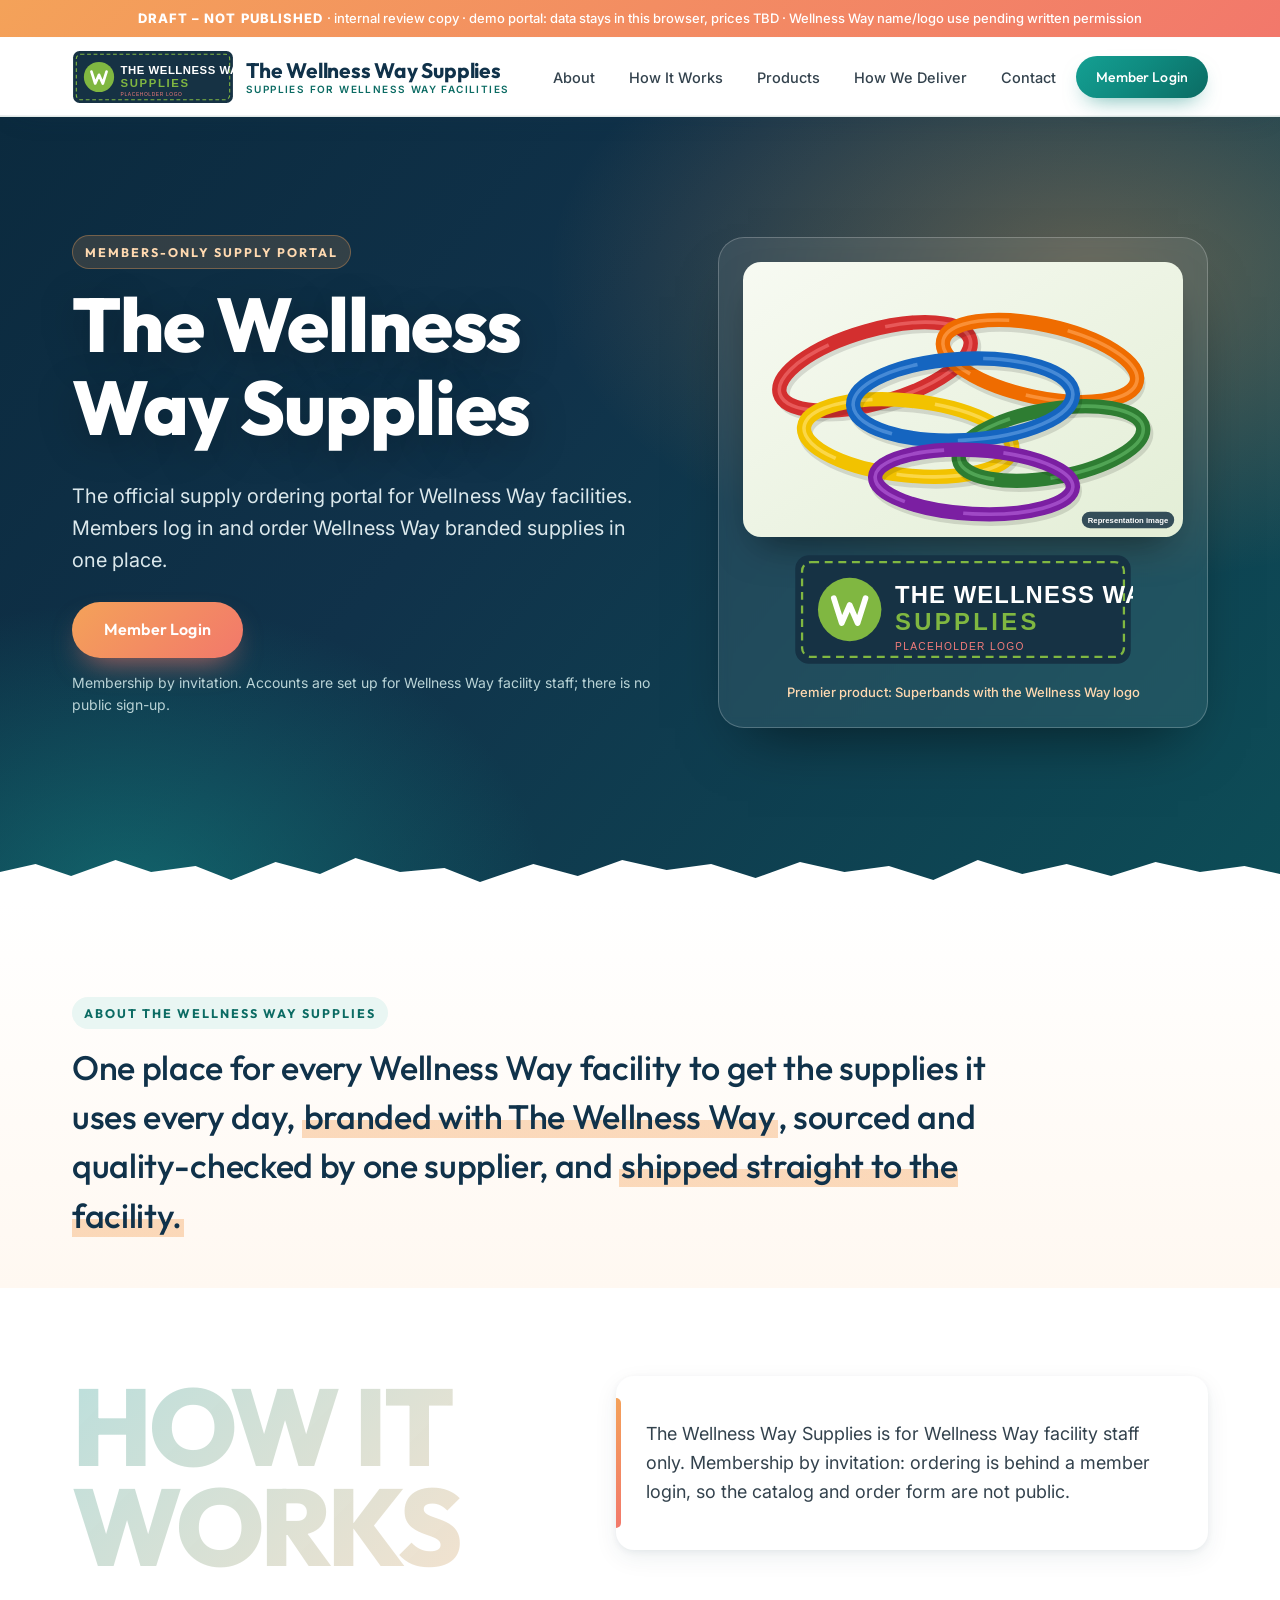
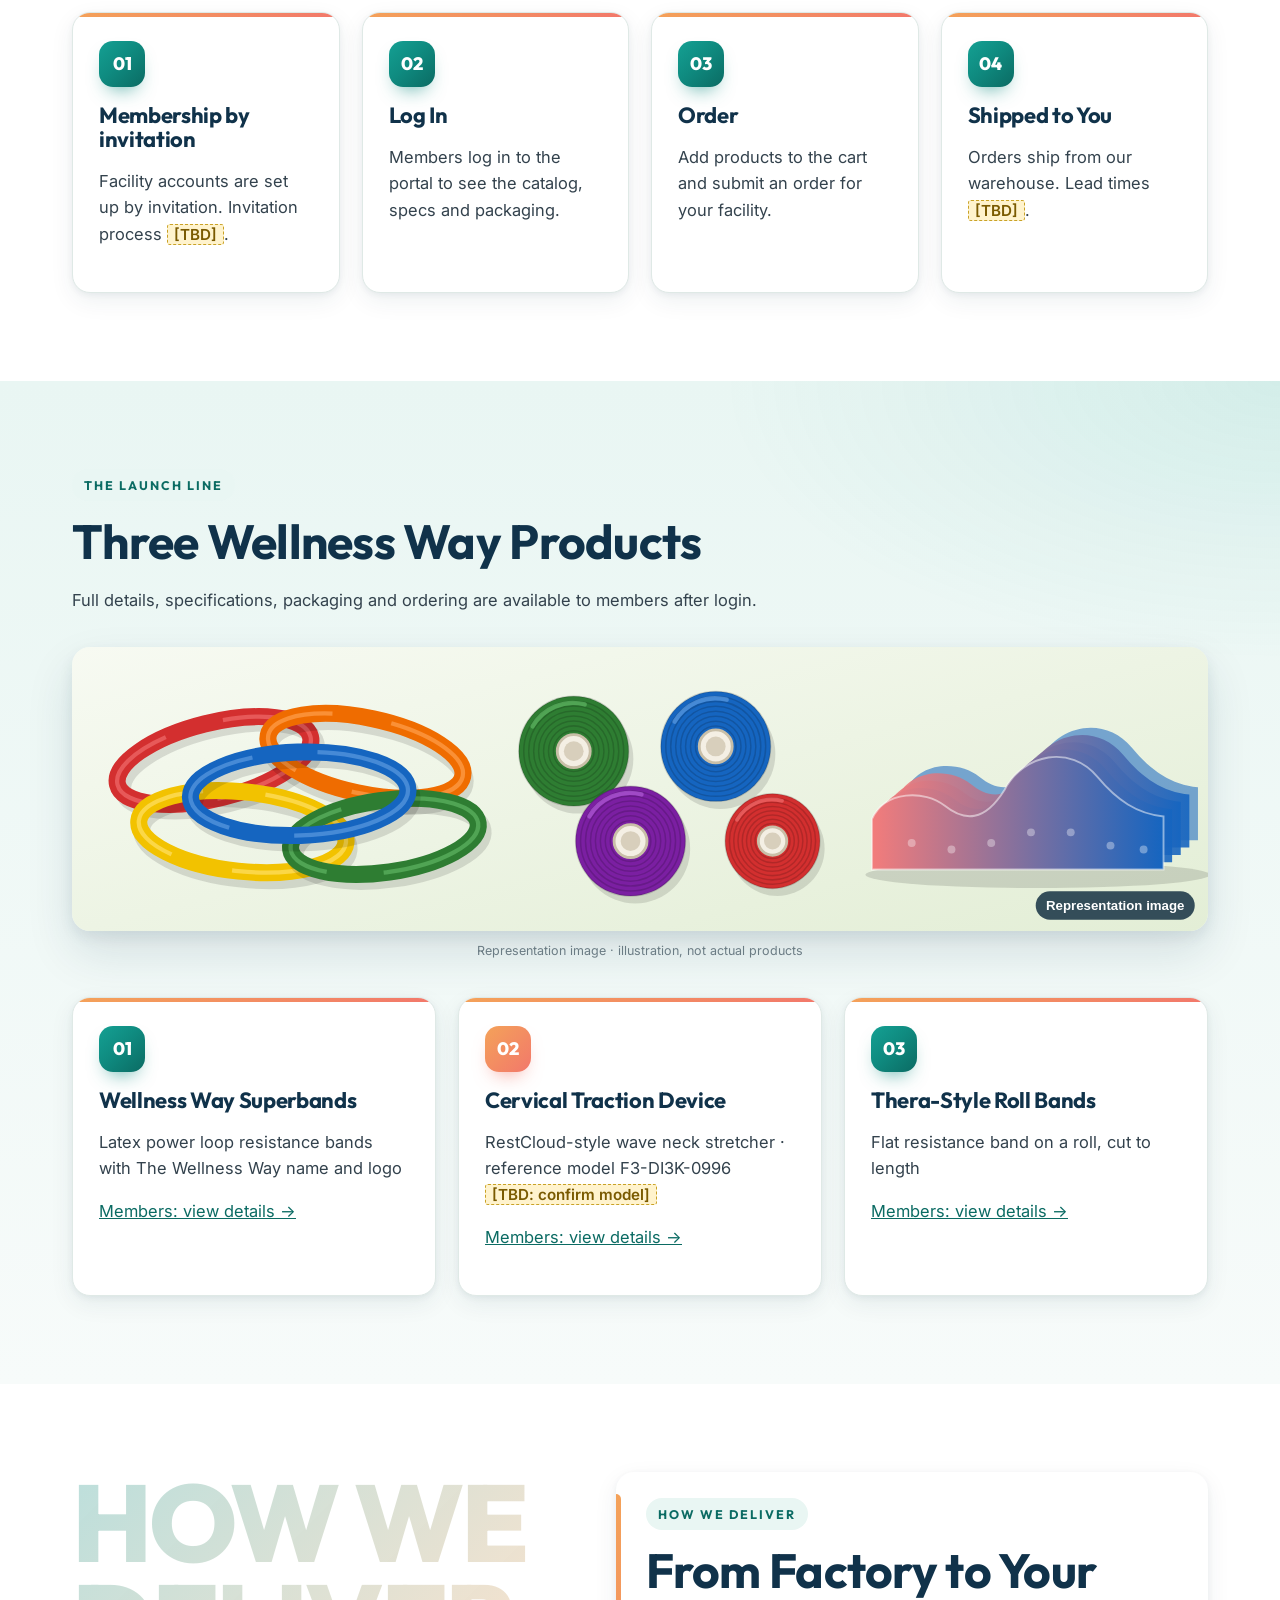
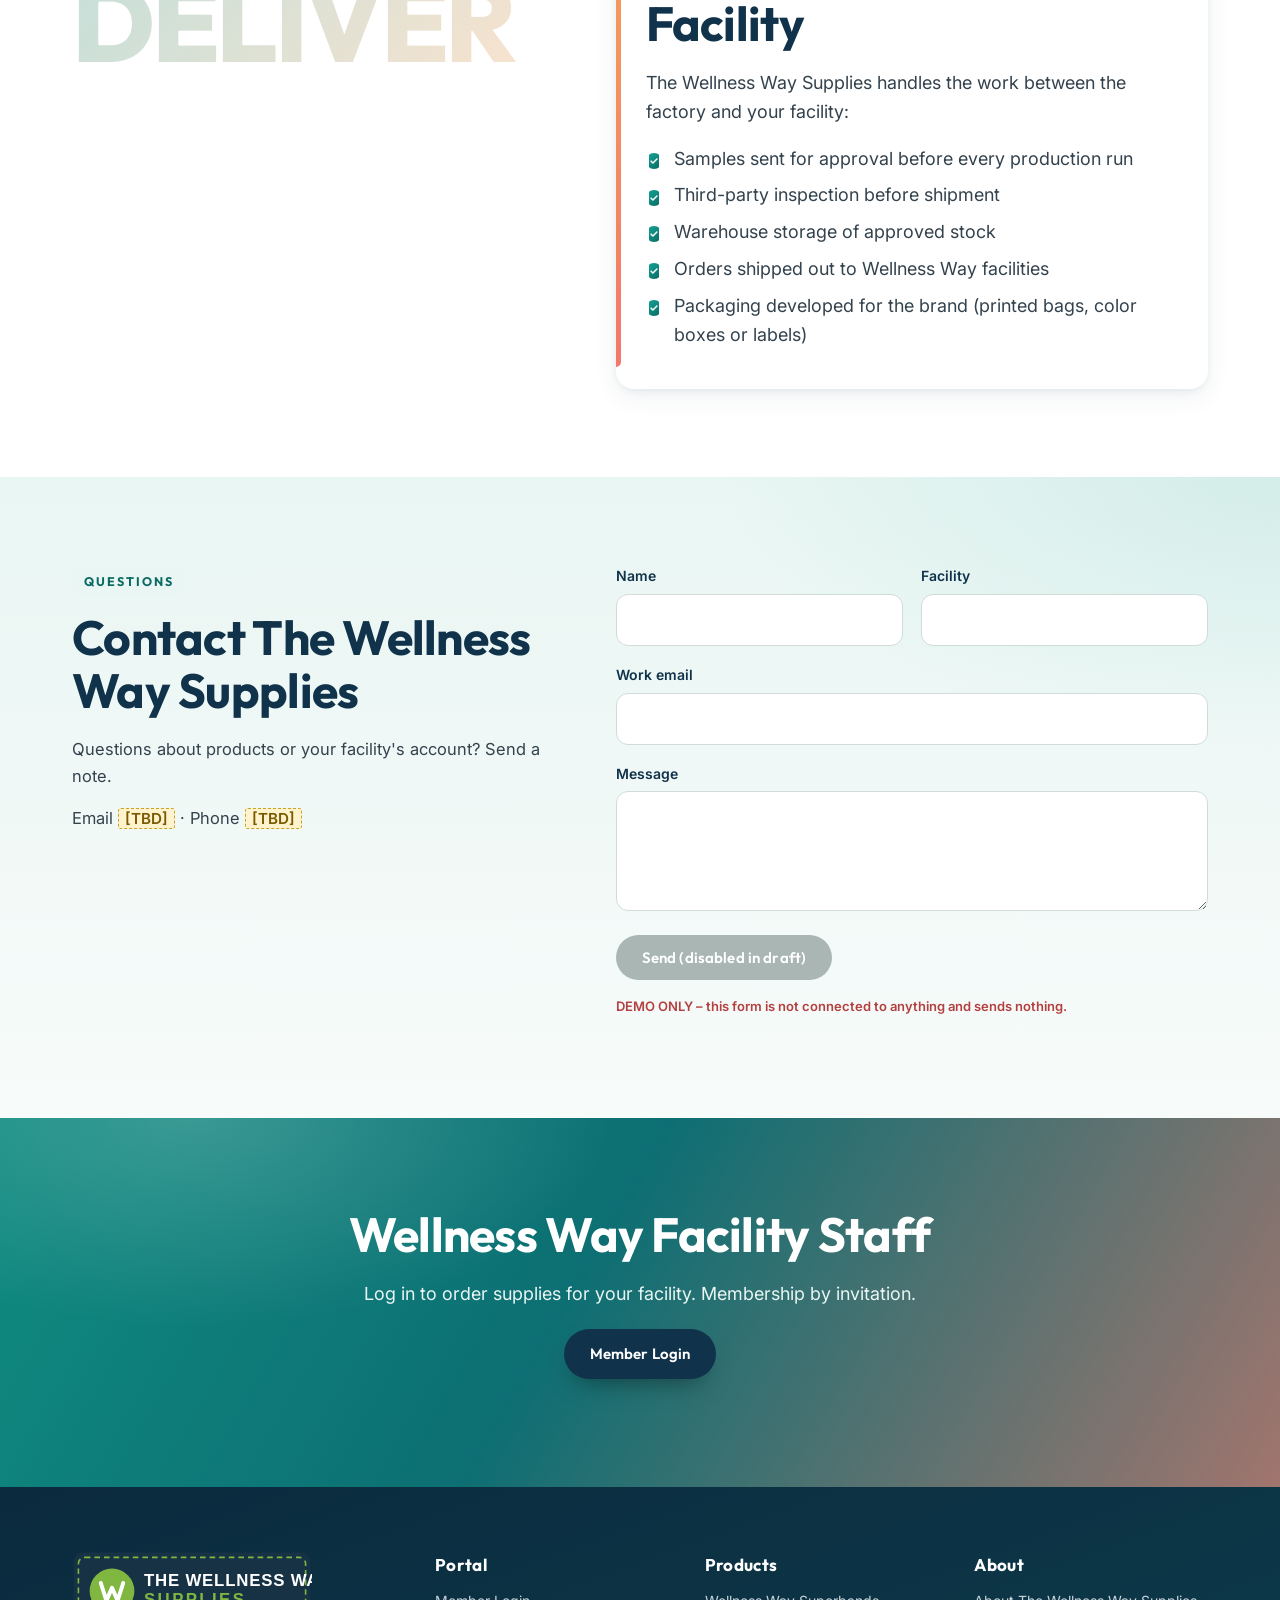
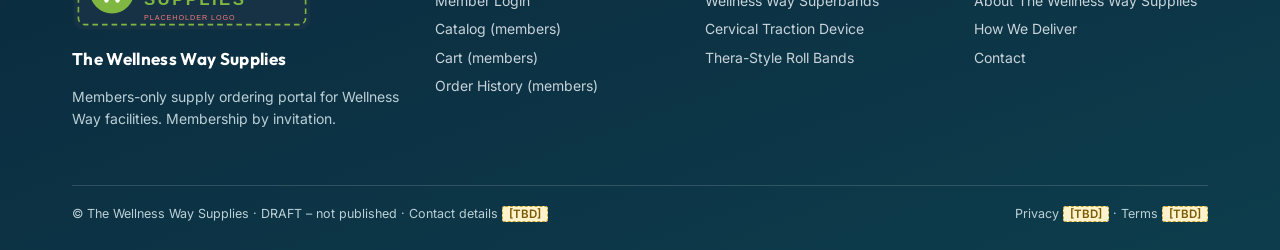
==== commit ebc20991: "Preview: colorful representation images (bands + RestCloud) and visual redesign" ====
--- a/index.html
+++ b/index.html
@@ -18,7 +18,7 @@
   <p class="lead">The official supply ordering portal for Wellness Way facilities. Members log in and order Wellness Way branded supplies in one place.</p>
   <div class="ctas"><a class="btn" href="login.html">Member Login</a></div>
   <p class="invite-note">Membership by invitation. Accounts are set up for Wellness Way facility staff; there is no public sign-up.</p></div>
-  <div class="hero-card"><img class="photo-img" src="images/photo-hero-placeholder.svg" alt="Wellness Way Superbands placeholder photo (photo coming soon, pending samples)"><img class="logo-img lg" src="images/logo-placeholder.svg" alt="The Wellness Way Supplies placeholder logo (Wellness Way logo use pending written permission)"><div class="tag">Premier product: Superbands with the Wellness Way logo</div></div>
+  <div class="hero-card"><img class="photo-img rep" src="images/rep-hero-bands.svg" alt="Representation image: colorful looped resistance bands (illustration, not a product photo)"><img class="logo-img lg" src="images/logo-placeholder.svg" alt="The Wellness Way Supplies placeholder logo (Wellness Way logo use pending written permission)"><div class="tag">Premier product: Superbands with the Wellness Way logo</div></div>
 </div><svg class="torn" viewBox="0 0 1440 60" preserveAspectRatio="none" aria-hidden="true"><path fill="#fff" d="M0 30 L40 22 L80 34 L130 18 L170 30 L220 24 L260 38 L310 20 L360 32 L400 16 L450 30 L500 26 L540 40 L600 22 L650 34 L700 18 L750 28 L800 22 L850 36 L900 20 L950 30 L1000 24 L1050 38 L1100 18 L1150 32 L1200 22 L1250 34 L1300 20 L1350 30 L1400 24 L1440 32 L1440 60 L0 60 Z"/></svg></section>
 
 <section class="statement" id="about"><div class="wrap">
@@ -40,6 +40,7 @@
 <section class="alt" id="products"><div class="wrap">
   <div class="eyebrow">The launch line</div><h2>Three Wellness Way Products</h2>
   <p>Full details, specifications, packaging and ordering are available to members after login.</p>
+  <figure class="rep-strip"><img class="photo-img rep" src="images/rep-band-strip.svg" alt="Representation image: colorful Superbands, roll bands and a cervical traction pillow (illustration, not product photos)" loading="lazy"><figcaption>Representation image · illustration, not actual products</figcaption></figure>
   <div class="steps three"><div class="step"><div class="num">01</div><h3>Wellness Way Superbands</h3><p>Latex power loop resistance bands with The Wellness Way name and logo</p><p><a href="members/product-superbands.html">Members: view details →</a></p></div><div class="step"><div class="num">02</div><h3>Cervical Traction Device</h3><p>RestCloud-style wave neck stretcher · reference model F3-DI3K-0996 <span class="tbd">[TBD: confirm model]</span></p><p><a href="members/product-cervical-traction.html">Members: view details →</a></p></div><div class="step"><div class="num">03</div><h3>Thera-Style Roll Bands</h3><p>Flat resistance band on a roll, cut to length</p><p><a href="members/product-roll-bands.html">Members: view details →</a></p></div></div>
 </div></section>
 
--- a/css/styles.css
+++ b/css/styles.css
@@ -1,3 +1,4 @@
+@import url("https://fonts.googleapis.com/css2?family=Outfit:wght@500;600;700;800&family=Inter:wght@400;500;600;700&display=swap");
 /* The Wellness Way Supplies — DRAFT styles. Palette/fonts follow thewellnessway.com:
    green #80b741, navy #163244, charcoal #414444, accent #f37c7b,
    headings Bebas Neue (stand-in for Bebas Neue Pro Expanded), body Inter (stand-in for Bilo), accents Cardo. */
@@ -214,3 +215,142 @@
 .photo-img{display:block;width:100%;height:auto;border-radius:10px}
 .photo-img.sm{border-radius:0;aspect-ratio:4/3;object-fit:cover}
 .hero-card .photo-img{box-shadow:0 10px 30px rgba(0,0,0,.25)}
+
+/* ===================================================================
+   v4 PREVIEW REDESIGN – livelier palette, modern type, depth & motion.
+   Overrides only; content/markup unchanged. Palette: deep teal + navy,
+   warm coral + amber accents, soft mint/cream section bands.
+   =================================================================== */
+:root{--green:#0f8b80;--green-d:#0b6b63;--navy:#10324a;--char:#33424d;--coral:#f2786b;--amber:#f4a259;--mint:#e9f6f3;--cream:#fff8f1;--light:#f3f8f6;--line:#dfe9e6;
+  --teal-grad:linear-gradient(135deg,#14a093 0%,#0f8b80 45%,#0b6b63 100%);
+  --warm-grad:linear-gradient(135deg,#f4a259 0%,#f2786b 100%);
+  --shadow-sm:0 2px 6px rgba(16,50,74,.06),0 8px 24px rgba(16,50,74,.07);
+  --shadow-md:0 6px 14px rgba(16,50,74,.08),0 22px 48px rgba(16,50,74,.12);
+  --r:18px}
+body{font-family:Inter,system-ui,-apple-system,"Segoe UI",Roboto,Arial,sans-serif;color:var(--char);font-size:16.5px;-webkit-font-smoothing:antialiased}
+h1,h2,h3{font-family:Outfit,Inter,system-ui,sans-serif;font-weight:700;letter-spacing:-.015em;line-height:1.1;color:var(--navy)}
+h1{font-size:clamp(42px,6vw,76px);font-weight:800}
+h2{font-size:clamp(32px,3.8vw,48px)}
+h3{font-size:22px;font-weight:700}
+a{color:var(--green-d)}
+.eyebrow{display:inline-block;font-family:Outfit,Inter,sans-serif;font-size:12.5px;font-weight:700;letter-spacing:.16em;color:var(--green-d);background:var(--mint);padding:6px 12px;border-radius:999px;margin-bottom:14px}
+.hero .eyebrow{color:#ffd9b0;background:rgba(244,162,89,.16);border:1px solid rgba(244,162,89,.35)}
+
+/* draft banner + header */
+.draft-banner{background:var(--warm-grad);font-size:13px;padding:8px 16px;letter-spacing:.08em}
+header.site{background:rgba(255,255,255,.88);backdrop-filter:saturate(1.4) blur(12px);-webkit-backdrop-filter:saturate(1.4) blur(12px);box-shadow:0 1px 0 var(--line),0 10px 30px -18px rgba(16,50,74,.35)}
+.brand-name{font-family:Outfit,Inter,sans-serif;font-weight:700;font-size:21px;letter-spacing:-.01em}
+.brand-name small{font-weight:600;color:var(--green-d);letter-spacing:.14em}
+.nav ul{gap:6px}
+.nav ul a{font-weight:500;padding:8px 14px;border-radius:999px;transition:background .25s,color .25s}
+.nav ul a:hover{color:var(--green-d);background:var(--mint)}
+.nav ul a.active{color:var(--green-d);background:var(--mint)}
+.nav ul .btn{padding:10px 20px}
+
+/* buttons */
+.btn{background:var(--teal-grad);border:0;border-radius:999px;padding:13px 26px;font-family:Outfit,Inter,sans-serif;font-weight:600;letter-spacing:.01em;box-shadow:0 10px 22px -10px rgba(15,139,128,.65);transition:transform .2s,box-shadow .2s,filter .2s}
+.btn:hover{background:var(--teal-grad);filter:brightness(1.07);transform:translateY(-2px);box-shadow:0 16px 28px -12px rgba(15,139,128,.7)}
+.btn-outline{background:transparent;color:var(--navy)!important;box-shadow:inset 0 0 0 2px var(--navy)}
+.btn-outline:hover{background:var(--navy);color:#fff!important;box-shadow:0 12px 24px -12px rgba(16,50,74,.6)}
+.btn[disabled]{background:#a9b6b3;box-shadow:none;transform:none;filter:none}
+.cta-band .btn{background:var(--navy)!important;box-shadow:0 12px 26px -12px rgba(0,0,0,.5)}
+
+/* hero */
+.hero{background:radial-gradient(900px 520px at 85% 20%,rgba(244,162,89,.35),transparent 60%),radial-gradient(700px 500px at 10% 100%,rgba(20,160,147,.45),transparent 60%),linear-gradient(130deg,#0b2a3e 0%,#10324a 40%,#0d4d57 100%);padding:120px 0 170px}
+.hero h1{color:#fff;text-shadow:0 10px 40px rgba(0,0,0,.25)}
+.hero p.lead{font-size:20px;color:#dbe8ec}
+.hero .ctas .btn{background:var(--warm-grad);box-shadow:0 14px 30px -12px rgba(242,120,107,.75);color:#fff!important;padding:15px 32px;font-size:16px}
+.hero-card{background:rgba(255,255,255,.08);border:1px solid rgba(255,255,255,.22);border-radius:26px;padding:24px;backdrop-filter:blur(6px);box-shadow:0 30px 60px -30px rgba(0,0,0,.6)}
+.hero-card .photo-img{border-radius:18px;box-shadow:0 18px 40px -16px rgba(0,0,0,.55)}
+.hero-card .tag{color:#ffd9b0;font-weight:500}
+.invite-note{color:#b9d3d6}
+
+/* statement */
+.statement{padding:96px 0 48px;background:linear-gradient(180deg,#fff 0%,var(--cream) 100%)}
+.statement p{font-family:Outfit,Inter,sans-serif;font-weight:500;font-size:clamp(24px,2.8vw,34px);line-height:1.45;color:var(--navy);letter-spacing:-.01em}
+.hl{background:linear-gradient(180deg,transparent 58%,rgba(244,162,89,.38) 58%);padding:0 2px}
+
+/* section bands */
+section{padding:88px 0}
+.alt{background:radial-gradient(800px 400px at 100% 0%,rgba(20,160,147,.10),transparent 70%),linear-gradient(180deg,var(--mint) 0%,#f7fbfa 100%)}
+.ghost{font-family:Outfit,Inter,sans-serif;font-weight:800;font-size:clamp(60px,8.5vw,118px);letter-spacing:-.03em;line-height:.92;background:linear-gradient(135deg,rgba(15,139,128,.28),rgba(244,162,89,.30));-webkit-background-clip:text;background-clip:text;color:transparent}
+.bar-left{border-left:0;padding:26px 30px;background:#fff;border-radius:var(--r);box-shadow:var(--shadow-sm);position:relative}
+.bar-left:before{content:"";position:absolute;left:0;top:22px;bottom:22px;width:5px;border-radius:0 5px 5px 0;background:var(--warm-grad)}
+ul.check li:before{content:"";top:.45em;width:16px;height:16px;border-radius:50%;background:var(--teal-grad) center/10px no-repeat;background-image:url("data:image/svg+xml,%3Csvg xmlns='http://www.w3.org/2000/svg' viewBox='0 0 12 12'%3E%3Cpath d='M2.5 6.2l2.2 2.2 4.8-4.8' fill='none' stroke='%23fff' stroke-width='1.8' stroke-linecap='round' stroke-linejoin='round'/%3E%3C/svg%3E"),var(--teal-grad)}
+
+/* steps / feature cards */
+.step{border-top:0;border-radius:var(--r);padding:28px 26px;box-shadow:var(--shadow-sm);border:1px solid var(--line);transition:transform .25s,box-shadow .25s;position:relative;overflow:hidden}
+.step:after{content:"";position:absolute;left:0;right:0;top:0;height:4px;background:var(--warm-grad)}
+.step:hover{transform:translateY(-4px);box-shadow:var(--shadow-md)}
+.step .num{font-family:Outfit,Inter,sans-serif;font-weight:800;font-size:18px;color:#fff;width:46px;height:46px;border-radius:14px;display:flex;align-items:center;justify-content:center;background:var(--teal-grad);box-shadow:0 10px 20px -10px rgba(15,139,128,.8);margin-bottom:16px}
+.steps.three .step:nth-child(2) .num{background:var(--warm-grad);box-shadow:0 10px 20px -10px rgba(242,120,107,.8)}
+
+/* representation images */
+.rep-strip{margin:34px 0 6px}
+.rep-strip img{border-radius:var(--r);box-shadow:var(--shadow-md)}
+.rep-strip figcaption,.rep-fig figcaption{font-size:12.5px;color:#6b7c84;margin-top:10px;text-align:center}
+.rep-fig{margin:0}
+.rep-fig img{border-radius:22px;box-shadow:var(--shadow-md)}
+
+/* product cards */
+.pgrid{gap:28px}
+.pcard{border:1px solid var(--line);border-radius:22px;box-shadow:var(--shadow-sm);transition:transform .25s,box-shadow .25s}
+.pcard:hover{transform:translateY(-5px);box-shadow:var(--shadow-md)}
+.pcard-img{display:block;overflow:hidden}
+.pcard-img img{transition:transform .5s}
+.pcard:hover .pcard-img img{transform:scale(1.04)}
+.pcard-body{padding:22px 24px 26px}
+.pcard-body h3 a:hover{color:var(--green-d)}
+.badge{border-radius:999px;font-size:11.5px;padding:6px 13px;background:var(--teal-grad);box-shadow:0 6px 14px -8px rgba(15,139,128,.8)}
+.badge.navy{background:linear-gradient(135deg,#1d4a68,#10324a)}
+.price{font-family:Outfit,Inter,sans-serif}
+.sw{box-shadow:0 0 0 2px #fff,0 2px 6px rgba(0,0,0,.2);border:0}
+
+/* product detail */
+h1.pname{font-size:clamp(34px,4vw,52px);font-weight:800}
+.buybox{background:#fff;border:1px solid var(--line);border-radius:22px;padding:28px 30px;box-shadow:var(--shadow-sm)}
+.vbtn{border-radius:999px;transition:border-color .2s,background .2s}
+.vbtn:hover{border-color:var(--green)}
+.vbtn.on{border-color:var(--green);background:var(--mint)}
+.crumbs a{color:var(--green-d)}
+.specs{border-radius:14px;overflow:hidden;background:#fff;box-shadow:var(--shadow-sm);border:1px solid var(--line)}
+.specs th{background:#f6faf9}
+.specs thead th{background:var(--mint)}
+.packfig img{border-radius:16px;box-shadow:var(--shadow-sm)}
+
+/* forms */
+input,select,textarea{border-radius:12px;border:1px solid #cfdcd8;transition:border-color .2s,box-shadow .2s}
+input:focus,select:focus,textarea:focus{outline:0;border-color:var(--green);box-shadow:0 0 0 4px rgba(15,139,128,.15)}
+.pricing-note{border-radius:var(--r);border-color:var(--amber)}
+.co-grid aside{border-radius:22px;box-shadow:var(--shadow-sm);border:1px solid var(--line)}
+.confirm-box{border-radius:var(--r);border-left-color:var(--green);background:var(--mint)}
+.empty{border-radius:var(--r)}
+.cart-count{background:var(--warm-grad)}
+
+/* CTA + footer */
+.cta-band{background:radial-gradient(600px 300px at 15% 0%,rgba(255,255,255,.18),transparent 70%),linear-gradient(120deg,#0f8b80 0%,#0d6f73 45%,#f2786b 130%);padding:90px 0}
+.cta-band p{color:#eaf6f4;font-size:18px}
+footer{background:linear-gradient(160deg,#0b2a3e 0%,#0d3d4c 100%);color:#bcd0d6}
+footer h4{font-family:Outfit,Inter,sans-serif;font-weight:700;font-size:17px;letter-spacing:.02em}
+footer a:hover{color:var(--amber)}
+.link-u{font-family:Outfit,Inter,sans-serif;font-weight:600;font-size:18px;color:var(--green-d);border-bottom-color:var(--amber)}
+
+/* mobile */
+@media (max-width:900px){
+  .hero{padding:72px 0 120px}
+  .hero p.lead{font-size:18px}
+  section{padding:60px 0}
+  .statement{padding:64px 0 32px}
+  .buybox{padding:22px}
+  .bar-left{padding:22px 22px 22px 26px}
+}
+@media (max-width:520px){
+  body{font-size:16px}
+  h1{font-size:40px}
+  .ghost{font-size:56px}
+  .hero-card{padding:16px;border-radius:20px}
+  .pcard{border-radius:18px}
+  .rep-strip{margin-top:24px}
+  .logo-img.sm{height:44px}
+}
+.pcard-body .badge{align-self:flex-start}
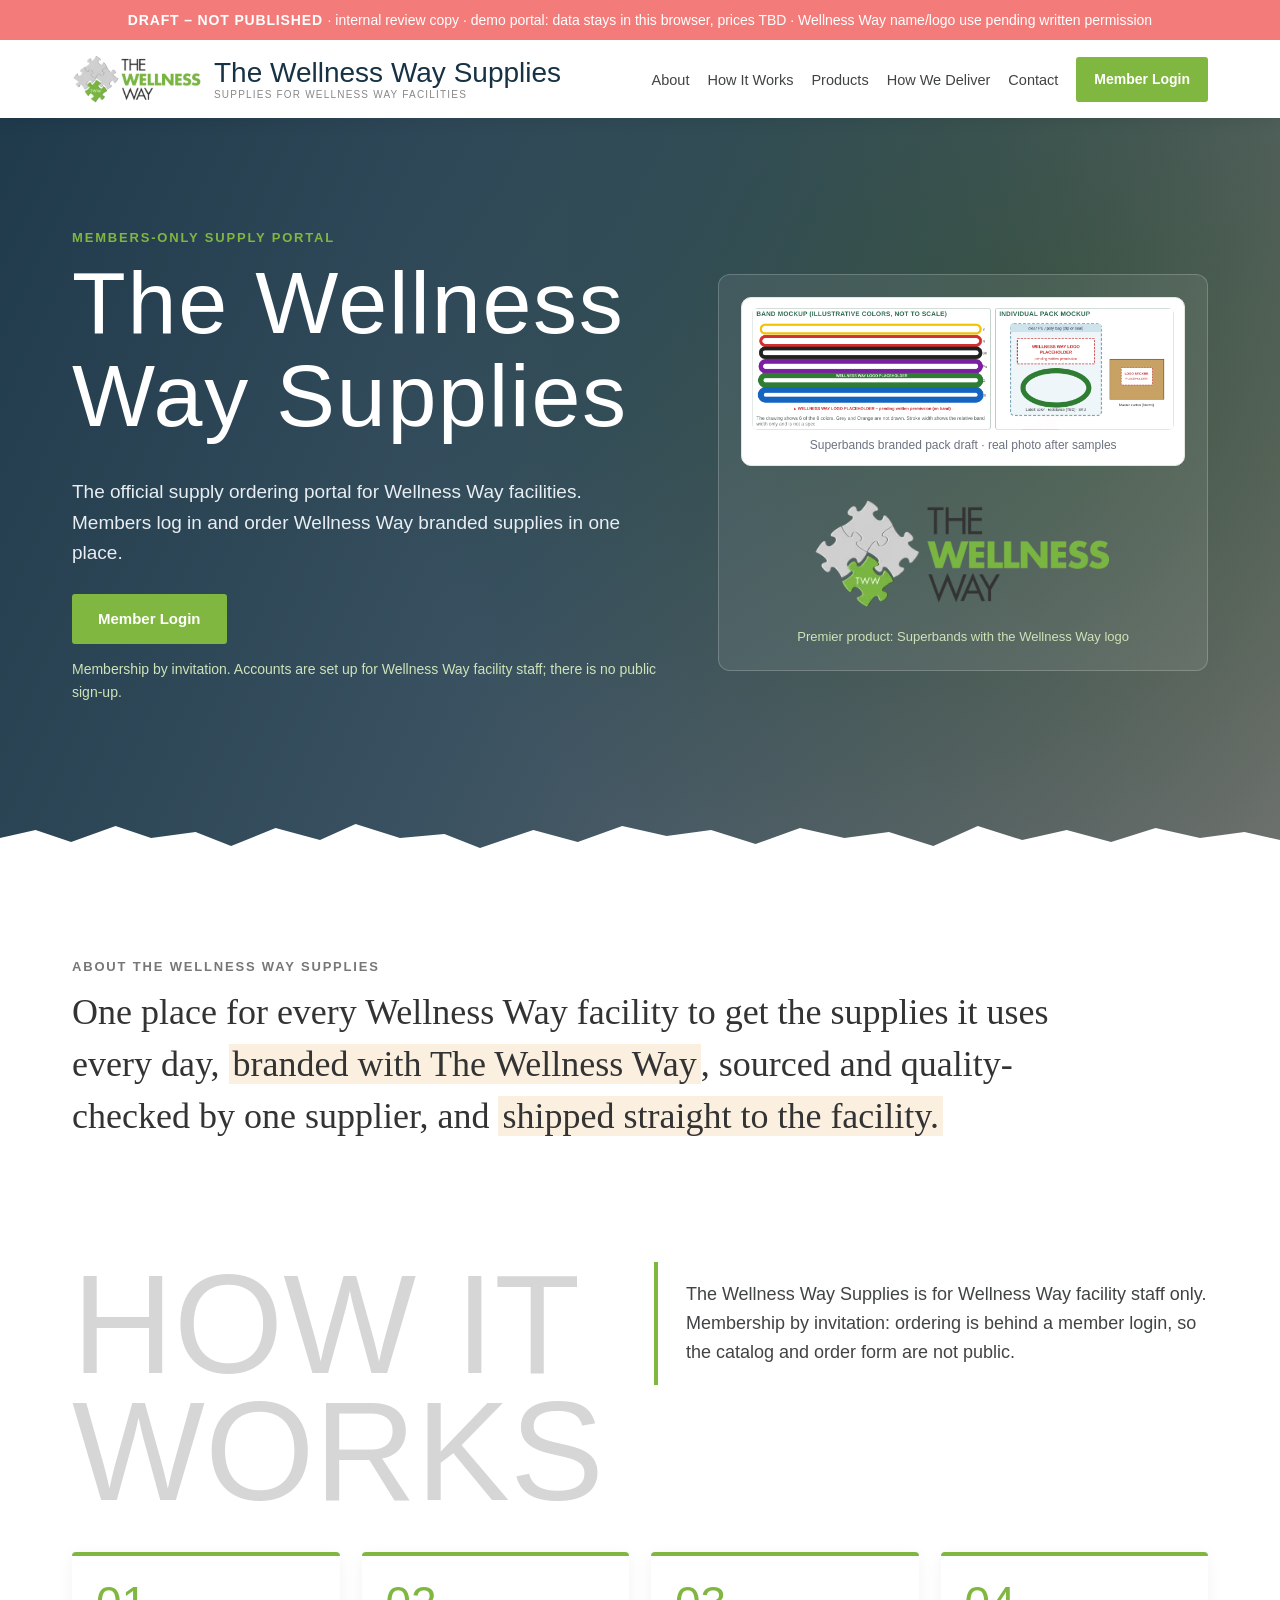
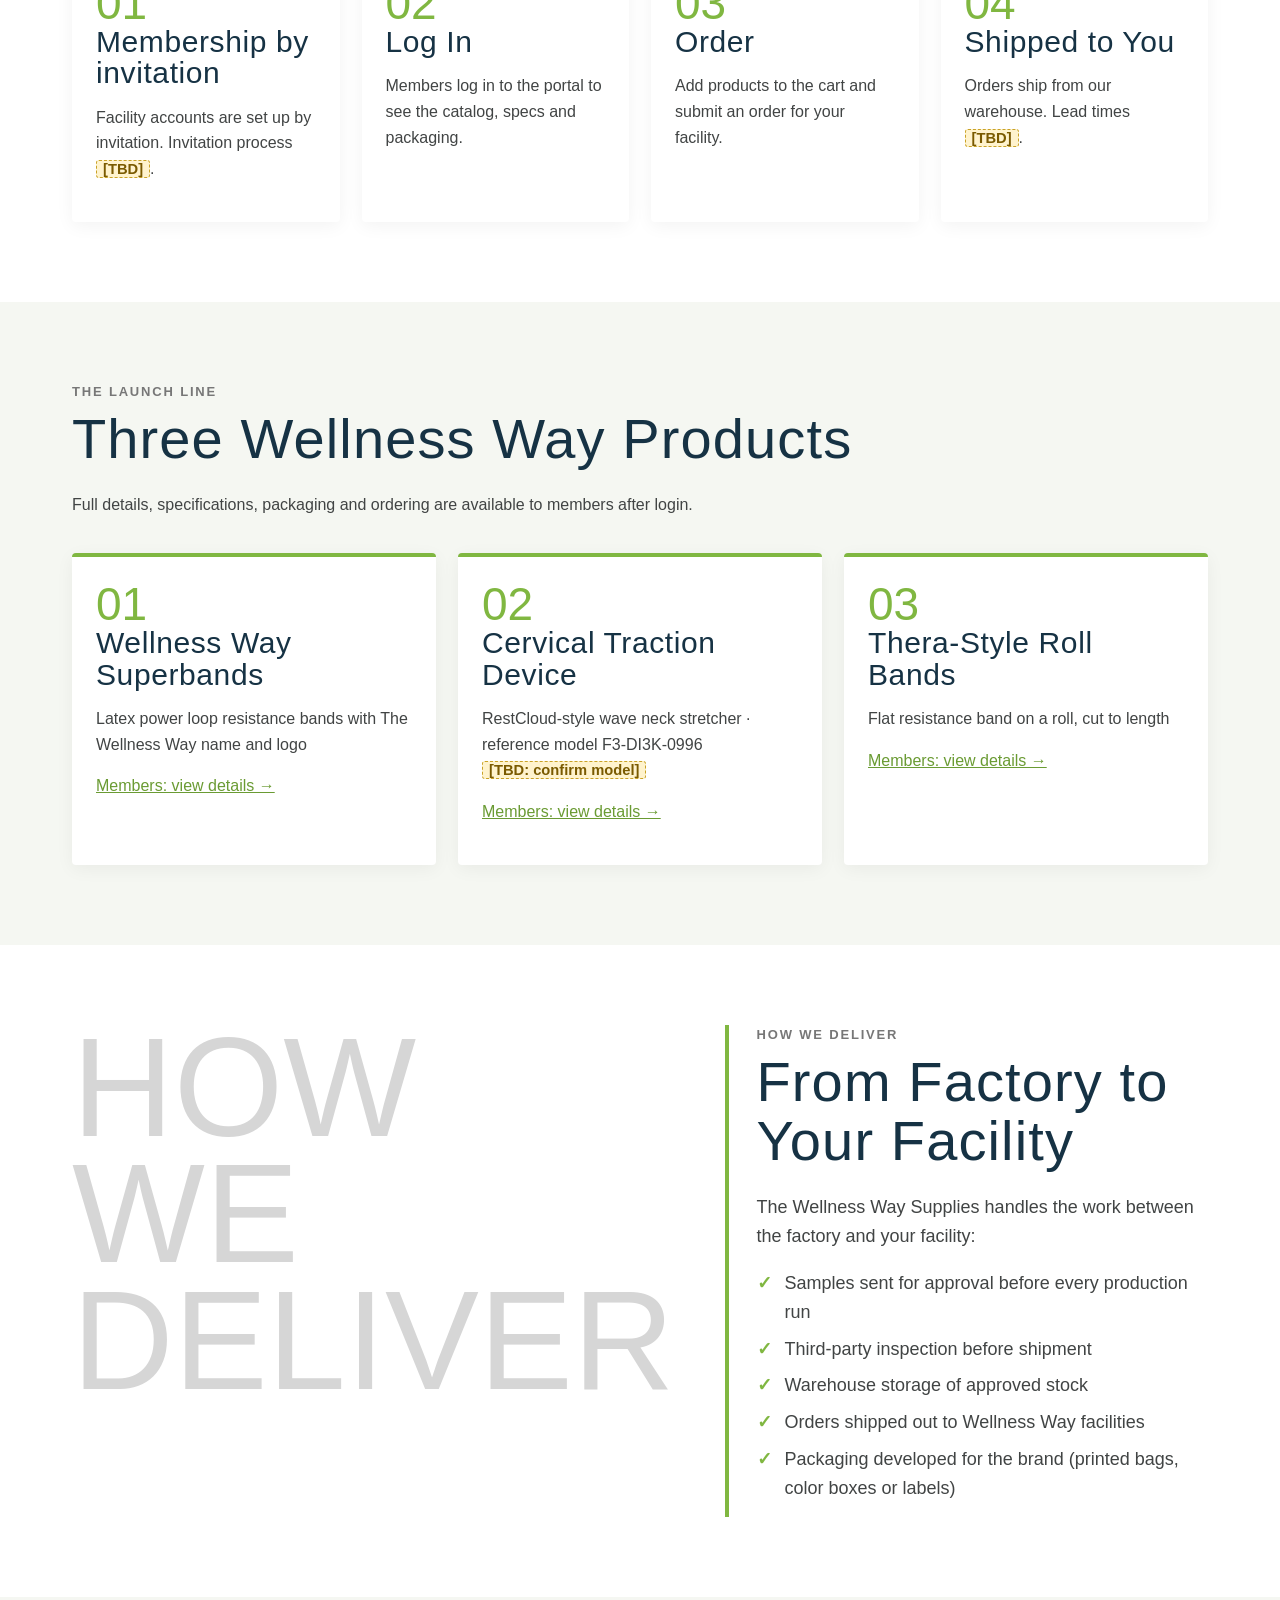
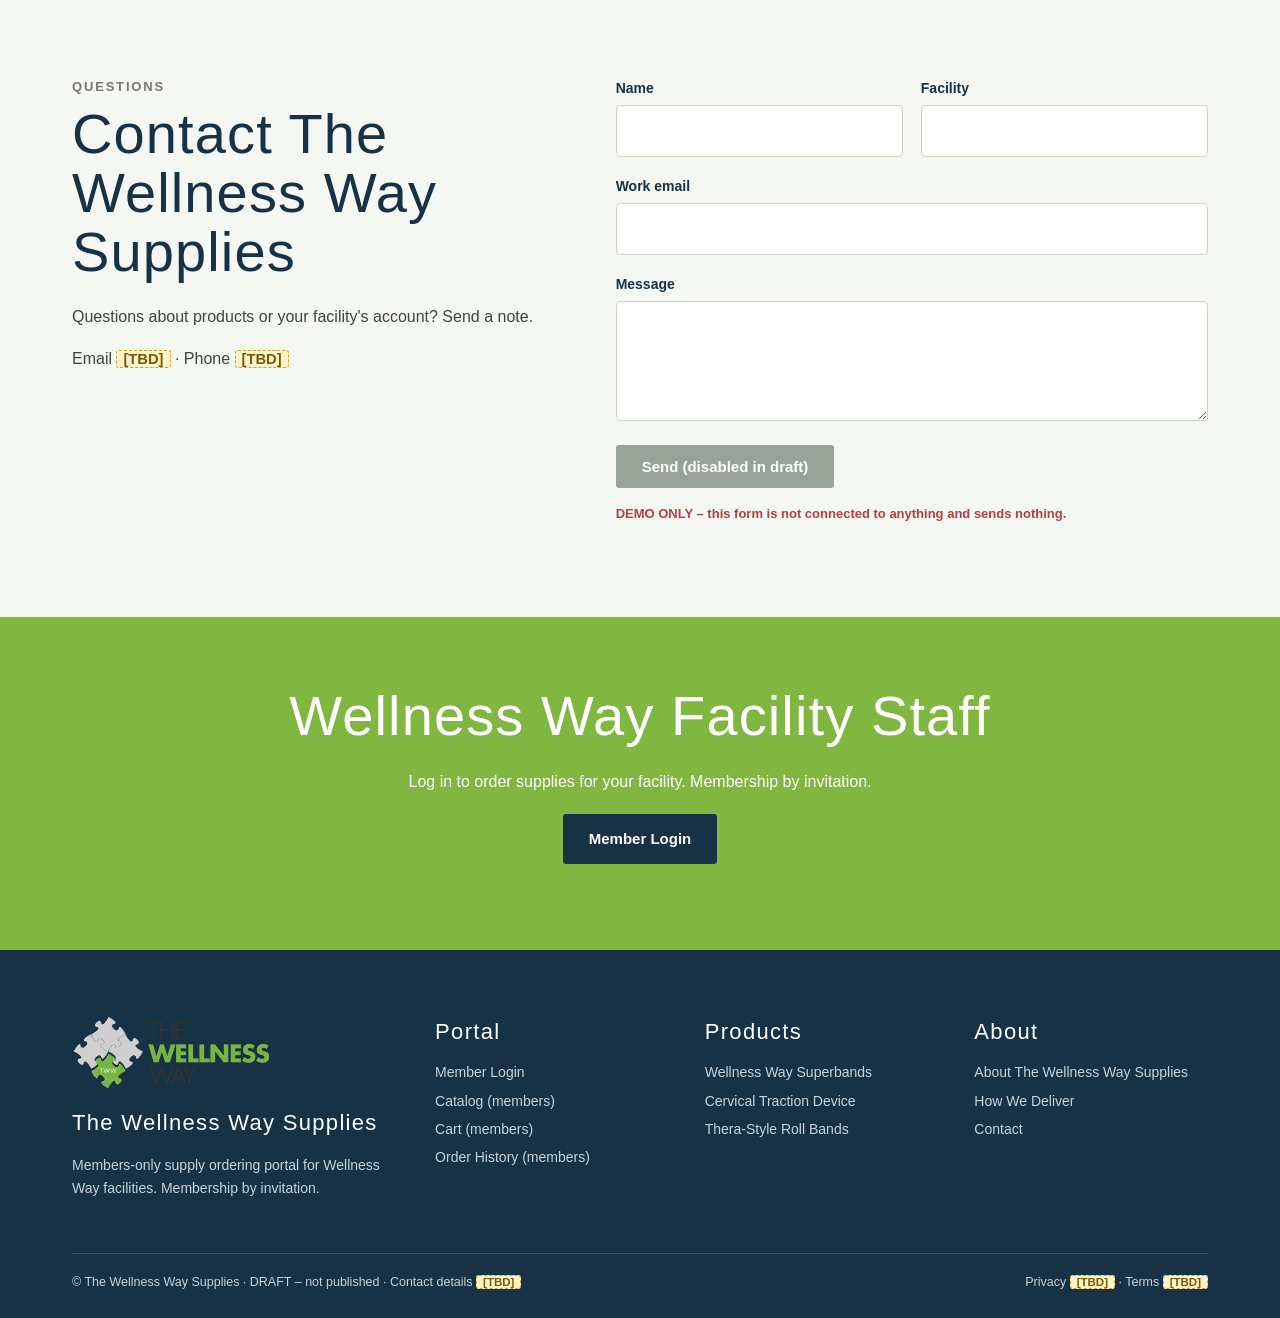
==== commit 465fdf6b: "Preview: finished Oct 29 edits — real public TWW logo, branded packaging drafts as product images, t" ====
--- a/index.html
+++ b/index.html
@@ -7,7 +7,7 @@
 <body data-page="home">
 <div class="draft-banner">DRAFT – not published <span>· internal review copy · demo portal: data stays in this browser, prices TBD · Wellness Way name/logo use pending written permission</span></div>
 <header class="site"><div class="wrap nav">
-  <a class="brand" href="index.html"><img class="logo-img sm" src="images/logo-placeholder.svg" alt="The Wellness Way Supplies placeholder logo (Wellness Way logo use pending written permission)"><span class="brand-name">The Wellness Way Supplies<small>Supplies for Wellness Way facilities</small></span></a>
+  <a class="brand" href="index.html"><img class="tww-logo sm" src="[data-uri]" alt="The Wellness Way logo" title="The Wellness Way logo (from thewellnessway.com) – use pending written permission"><span class="brand-name">The Wellness Way Supplies<small>Supplies for Wellness Way facilities</small></span></a>
   <ul><li><a href="index.html#about">About</a></li><li><a href="index.html#how">How It Works</a></li><li><a href="index.html#products">Products</a></li><li><a href="index.html#deliver">How We Deliver</a></li><li><a href="index.html#contact">Contact</a></li><li><a class="btn" href="login.html">Member Login</a></li></ul>
   <button class="btn menu" type="button" aria-label="Menu">Menu</button>
 </div></header>
@@ -18,7 +18,7 @@
   <p class="lead">The official supply ordering portal for Wellness Way facilities. Members log in and order Wellness Way branded supplies in one place.</p>
   <div class="ctas"><a class="btn" href="login.html">Member Login</a></div>
   <p class="invite-note">Membership by invitation. Accounts are set up for Wellness Way facility staff; there is no public sign-up.</p></div>
-  <div class="hero-card"><img class="photo-img rep" src="images/rep-hero-bands.svg" alt="Representation image: colorful looped resistance bands (illustration, not a product photo)"><img class="logo-img lg" src="images/logo-placeholder.svg" alt="The Wellness Way Supplies placeholder logo (Wellness Way logo use pending written permission)"><div class="tag">Premier product: Superbands with the Wellness Way logo</div></div>
+  <div class="hero-card"><div class="mock"><img src="images/superband-pack-draft.png" alt="Wellness Way Superbands – branded pack draft"><span class="mock-note">Superbands branded pack draft · real photo after samples</span></div><img class="tww-logo lg" src="[data-uri]" alt="The Wellness Way logo" title="The Wellness Way logo (from thewellnessway.com) – use pending written permission"><div class="tag">Premier product: Superbands with the Wellness Way logo</div></div>
 </div><svg class="torn" viewBox="0 0 1440 60" preserveAspectRatio="none" aria-hidden="true"><path fill="#fff" d="M0 30 L40 22 L80 34 L130 18 L170 30 L220 24 L260 38 L310 20 L360 32 L400 16 L450 30 L500 26 L540 40 L600 22 L650 34 L700 18 L750 28 L800 22 L850 36 L900 20 L950 30 L1000 24 L1050 38 L1100 18 L1150 32 L1200 22 L1250 34 L1300 20 L1350 30 L1400 24 L1440 32 L1440 60 L0 60 Z"/></svg></section>
 
 <section class="statement" id="about"><div class="wrap">
@@ -40,7 +40,6 @@
 <section class="alt" id="products"><div class="wrap">
   <div class="eyebrow">The launch line</div><h2>Three Wellness Way Products</h2>
   <p>Full details, specifications, packaging and ordering are available to members after login.</p>
-  <figure class="rep-strip"><img class="photo-img rep" src="images/rep-band-strip.svg" alt="Representation image: colorful Superbands, roll bands and a cervical traction pillow (illustration, not product photos)" loading="lazy"><figcaption>Representation image · illustration, not actual products</figcaption></figure>
   <div class="steps three"><div class="step"><div class="num">01</div><h3>Wellness Way Superbands</h3><p>Latex power loop resistance bands with The Wellness Way name and logo</p><p><a href="members/product-superbands.html">Members: view details →</a></p></div><div class="step"><div class="num">02</div><h3>Cervical Traction Device</h3><p>RestCloud-style wave neck stretcher · reference model F3-DI3K-0996 <span class="tbd">[TBD: confirm model]</span></p><p><a href="members/product-cervical-traction.html">Members: view details →</a></p></div><div class="step"><div class="num">03</div><h3>Thera-Style Roll Bands</h3><p>Flat resistance band on a roll, cut to length</p><p><a href="members/product-roll-bands.html">Members: view details →</a></p></div></div>
 </div></section>
 
@@ -71,7 +70,7 @@
 </main>
 <footer><div class="wrap">
   <div class="fcols">
-    <div><div style="margin-bottom:14px"><img class="logo-img md" src="images/logo-placeholder.svg" alt="The Wellness Way Supplies placeholder logo (Wellness Way logo use pending written permission)"></div><h4>The Wellness Way Supplies</h4><p>Members-only supply ordering portal for Wellness Way facilities. Membership by invitation.</p></div>
+    <div><div style="margin-bottom:14px"><img class="tww-logo md" src="[data-uri]" alt="The Wellness Way logo" title="The Wellness Way logo (from thewellnessway.com) – use pending written permission"></div><h4>The Wellness Way Supplies</h4><p>Members-only supply ordering portal for Wellness Way facilities. Membership by invitation.</p></div>
     <div><h4>Portal</h4><ul><li><a href="login.html">Member Login</a></li><li><a href="members/catalog.html">Catalog (members)</a></li><li><a href="members/cart.html">Cart (members)</a></li><li><a href="members/orders.html">Order History (members)</a></li></ul></div>
     <div><h4>Products</h4><ul><li><a href="members/product-superbands.html">Wellness Way Superbands</a></li><li><a href="members/product-cervical-traction.html">Cervical Traction Device</a></li><li><a href="members/product-roll-bands.html">Thera-Style Roll Bands</a></li></ul></div>
     <div><h4>About</h4><ul><li><a href="index.html#about">About The Wellness Way Supplies</a></li><li><a href="index.html#deliver">How We Deliver</a></li><li><a href="index.html#contact">Contact</a></li></ul></div>
--- a/css/styles.css
+++ b/css/styles.css
@@ -1,4 +1,3 @@
-@import url("https://fonts.googleapis.com/css2?family=Outfit:wght@500;600;700;800&family=Inter:wght@400;500;600;700&display=swap");
 /* The Wellness Way Supplies — DRAFT styles. Palette/fonts follow thewellnessway.com:
    green #80b741, navy #163244, charcoal #414444, accent #f37c7b,
    headings Bebas Neue (stand-in for Bebas Neue Pro Expanded), body Inter (stand-in for Bilo), accents Cardo. */
@@ -206,151 +205,11 @@
   .cart-table tfoot th{display:none}
 }
 @media (max-width:520px){.logo-ph.sm{width:122px;height:50px;font-size:7.5px;letter-spacing:0;padding:3px;border-width:2px}}
-
-/* placeholder SVG graphics (logo + photos) */
-.logo-img{display:block;height:auto;max-width:100%}
-.logo-img.sm{height:54px;width:auto}
-.logo-img.md{width:240px}
-.logo-img.lg{width:100%;max-width:340px}
-.photo-img{display:block;width:100%;height:auto;border-radius:10px}
-.photo-img.sm{border-radius:0;aspect-ratio:4/3;object-fit:cover}
-.hero-card .photo-img{box-shadow:0 10px 30px rgba(0,0,0,.25)}
-
-/* ===================================================================
-   v4 PREVIEW REDESIGN – livelier palette, modern type, depth & motion.
-   Overrides only; content/markup unchanged. Palette: deep teal + navy,
-   warm coral + amber accents, soft mint/cream section bands.
-   =================================================================== */
-:root{--green:#0f8b80;--green-d:#0b6b63;--navy:#10324a;--char:#33424d;--coral:#f2786b;--amber:#f4a259;--mint:#e9f6f3;--cream:#fff8f1;--light:#f3f8f6;--line:#dfe9e6;
-  --teal-grad:linear-gradient(135deg,#14a093 0%,#0f8b80 45%,#0b6b63 100%);
-  --warm-grad:linear-gradient(135deg,#f4a259 0%,#f2786b 100%);
-  --shadow-sm:0 2px 6px rgba(16,50,74,.06),0 8px 24px rgba(16,50,74,.07);
-  --shadow-md:0 6px 14px rgba(16,50,74,.08),0 22px 48px rgba(16,50,74,.12);
-  --r:18px}
-body{font-family:Inter,system-ui,-apple-system,"Segoe UI",Roboto,Arial,sans-serif;color:var(--char);font-size:16.5px;-webkit-font-smoothing:antialiased}
-h1,h2,h3{font-family:Outfit,Inter,system-ui,sans-serif;font-weight:700;letter-spacing:-.015em;line-height:1.1;color:var(--navy)}
-h1{font-size:clamp(42px,6vw,76px);font-weight:800}
-h2{font-size:clamp(32px,3.8vw,48px)}
-h3{font-size:22px;font-weight:700}
-a{color:var(--green-d)}
-.eyebrow{display:inline-block;font-family:Outfit,Inter,sans-serif;font-size:12.5px;font-weight:700;letter-spacing:.16em;color:var(--green-d);background:var(--mint);padding:6px 12px;border-radius:999px;margin-bottom:14px}
-.hero .eyebrow{color:#ffd9b0;background:rgba(244,162,89,.16);border:1px solid rgba(244,162,89,.35)}
-
-/* draft banner + header */
-.draft-banner{background:var(--warm-grad);font-size:13px;padding:8px 16px;letter-spacing:.08em}
-header.site{background:rgba(255,255,255,.88);backdrop-filter:saturate(1.4) blur(12px);-webkit-backdrop-filter:saturate(1.4) blur(12px);box-shadow:0 1px 0 var(--line),0 10px 30px -18px rgba(16,50,74,.35)}
-.brand-name{font-family:Outfit,Inter,sans-serif;font-weight:700;font-size:21px;letter-spacing:-.01em}
-.brand-name small{font-weight:600;color:var(--green-d);letter-spacing:.14em}
-.nav ul{gap:6px}
-.nav ul a{font-weight:500;padding:8px 14px;border-radius:999px;transition:background .25s,color .25s}
-.nav ul a:hover{color:var(--green-d);background:var(--mint)}
-.nav ul a.active{color:var(--green-d);background:var(--mint)}
-.nav ul .btn{padding:10px 20px}
-
-/* buttons */
-.btn{background:var(--teal-grad);border:0;border-radius:999px;padding:13px 26px;font-family:Outfit,Inter,sans-serif;font-weight:600;letter-spacing:.01em;box-shadow:0 10px 22px -10px rgba(15,139,128,.65);transition:transform .2s,box-shadow .2s,filter .2s}
-.btn:hover{background:var(--teal-grad);filter:brightness(1.07);transform:translateY(-2px);box-shadow:0 16px 28px -12px rgba(15,139,128,.7)}
-.btn-outline{background:transparent;color:var(--navy)!important;box-shadow:inset 0 0 0 2px var(--navy)}
-.btn-outline:hover{background:var(--navy);color:#fff!important;box-shadow:0 12px 24px -12px rgba(16,50,74,.6)}
-.btn[disabled]{background:#a9b6b3;box-shadow:none;transform:none;filter:none}
-.cta-band .btn{background:var(--navy)!important;box-shadow:0 12px 26px -12px rgba(0,0,0,.5)}
-
-/* hero */
-.hero{background:radial-gradient(900px 520px at 85% 20%,rgba(244,162,89,.35),transparent 60%),radial-gradient(700px 500px at 10% 100%,rgba(20,160,147,.45),transparent 60%),linear-gradient(130deg,#0b2a3e 0%,#10324a 40%,#0d4d57 100%);padding:120px 0 170px}
-.hero h1{color:#fff;text-shadow:0 10px 40px rgba(0,0,0,.25)}
-.hero p.lead{font-size:20px;color:#dbe8ec}
-.hero .ctas .btn{background:var(--warm-grad);box-shadow:0 14px 30px -12px rgba(242,120,107,.75);color:#fff!important;padding:15px 32px;font-size:16px}
-.hero-card{background:rgba(255,255,255,.08);border:1px solid rgba(255,255,255,.22);border-radius:26px;padding:24px;backdrop-filter:blur(6px);box-shadow:0 30px 60px -30px rgba(0,0,0,.6)}
-.hero-card .photo-img{border-radius:18px;box-shadow:0 18px 40px -16px rgba(0,0,0,.55)}
-.hero-card .tag{color:#ffd9b0;font-weight:500}
-.invite-note{color:#b9d3d6}
-
-/* statement */
-.statement{padding:96px 0 48px;background:linear-gradient(180deg,#fff 0%,var(--cream) 100%)}
-.statement p{font-family:Outfit,Inter,sans-serif;font-weight:500;font-size:clamp(24px,2.8vw,34px);line-height:1.45;color:var(--navy);letter-spacing:-.01em}
-.hl{background:linear-gradient(180deg,transparent 58%,rgba(244,162,89,.38) 58%);padding:0 2px}
-
-/* section bands */
-section{padding:88px 0}
-.alt{background:radial-gradient(800px 400px at 100% 0%,rgba(20,160,147,.10),transparent 70%),linear-gradient(180deg,var(--mint) 0%,#f7fbfa 100%)}
-.ghost{font-family:Outfit,Inter,sans-serif;font-weight:800;font-size:clamp(60px,8.5vw,118px);letter-spacing:-.03em;line-height:.92;background:linear-gradient(135deg,rgba(15,139,128,.28),rgba(244,162,89,.30));-webkit-background-clip:text;background-clip:text;color:transparent}
-.bar-left{border-left:0;padding:26px 30px;background:#fff;border-radius:var(--r);box-shadow:var(--shadow-sm);position:relative}
-.bar-left:before{content:"";position:absolute;left:0;top:22px;bottom:22px;width:5px;border-radius:0 5px 5px 0;background:var(--warm-grad)}
-ul.check li:before{content:"";top:.45em;width:16px;height:16px;border-radius:50%;background:var(--teal-grad) center/10px no-repeat;background-image:url("data:image/svg+xml,%3Csvg xmlns='http://www.w3.org/2000/svg' viewBox='0 0 12 12'%3E%3Cpath d='M2.5 6.2l2.2 2.2 4.8-4.8' fill='none' stroke='%23fff' stroke-width='1.8' stroke-linecap='round' stroke-linejoin='round'/%3E%3C/svg%3E"),var(--teal-grad)}
-
-/* steps / feature cards */
-.step{border-top:0;border-radius:var(--r);padding:28px 26px;box-shadow:var(--shadow-sm);border:1px solid var(--line);transition:transform .25s,box-shadow .25s;position:relative;overflow:hidden}
-.step:after{content:"";position:absolute;left:0;right:0;top:0;height:4px;background:var(--warm-grad)}
-.step:hover{transform:translateY(-4px);box-shadow:var(--shadow-md)}
-.step .num{font-family:Outfit,Inter,sans-serif;font-weight:800;font-size:18px;color:#fff;width:46px;height:46px;border-radius:14px;display:flex;align-items:center;justify-content:center;background:var(--teal-grad);box-shadow:0 10px 20px -10px rgba(15,139,128,.8);margin-bottom:16px}
-.steps.three .step:nth-child(2) .num{background:var(--warm-grad);box-shadow:0 10px 20px -10px rgba(242,120,107,.8)}
-
-/* representation images */
-.rep-strip{margin:34px 0 6px}
-.rep-strip img{border-radius:var(--r);box-shadow:var(--shadow-md)}
-.rep-strip figcaption,.rep-fig figcaption{font-size:12.5px;color:#6b7c84;margin-top:10px;text-align:center}
-.rep-fig{margin:0}
-.rep-fig img{border-radius:22px;box-shadow:var(--shadow-md)}
-
-/* product cards */
-.pgrid{gap:28px}
-.pcard{border:1px solid var(--line);border-radius:22px;box-shadow:var(--shadow-sm);transition:transform .25s,box-shadow .25s}
-.pcard:hover{transform:translateY(-5px);box-shadow:var(--shadow-md)}
-.pcard-img{display:block;overflow:hidden}
-.pcard-img img{transition:transform .5s}
-.pcard:hover .pcard-img img{transform:scale(1.04)}
-.pcard-body{padding:22px 24px 26px}
-.pcard-body h3 a:hover{color:var(--green-d)}
-.badge{border-radius:999px;font-size:11.5px;padding:6px 13px;background:var(--teal-grad);box-shadow:0 6px 14px -8px rgba(15,139,128,.8)}
-.badge.navy{background:linear-gradient(135deg,#1d4a68,#10324a)}
-.price{font-family:Outfit,Inter,sans-serif}
-.sw{box-shadow:0 0 0 2px #fff,0 2px 6px rgba(0,0,0,.2);border:0}
-
-/* product detail */
-h1.pname{font-size:clamp(34px,4vw,52px);font-weight:800}
-.buybox{background:#fff;border:1px solid var(--line);border-radius:22px;padding:28px 30px;box-shadow:var(--shadow-sm)}
-.vbtn{border-radius:999px;transition:border-color .2s,background .2s}
-.vbtn:hover{border-color:var(--green)}
-.vbtn.on{border-color:var(--green);background:var(--mint)}
-.crumbs a{color:var(--green-d)}
-.specs{border-radius:14px;overflow:hidden;background:#fff;box-shadow:var(--shadow-sm);border:1px solid var(--line)}
-.specs th{background:#f6faf9}
-.specs thead th{background:var(--mint)}
-.packfig img{border-radius:16px;box-shadow:var(--shadow-sm)}
-
-/* forms */
-input,select,textarea{border-radius:12px;border:1px solid #cfdcd8;transition:border-color .2s,box-shadow .2s}
-input:focus,select:focus,textarea:focus{outline:0;border-color:var(--green);box-shadow:0 0 0 4px rgba(15,139,128,.15)}
-.pricing-note{border-radius:var(--r);border-color:var(--amber)}
-.co-grid aside{border-radius:22px;box-shadow:var(--shadow-sm);border:1px solid var(--line)}
-.confirm-box{border-radius:var(--r);border-left-color:var(--green);background:var(--mint)}
-.empty{border-radius:var(--r)}
-.cart-count{background:var(--warm-grad)}
-
-/* CTA + footer */
-.cta-band{background:radial-gradient(600px 300px at 15% 0%,rgba(255,255,255,.18),transparent 70%),linear-gradient(120deg,#0f8b80 0%,#0d6f73 45%,#f2786b 130%);padding:90px 0}
-.cta-band p{color:#eaf6f4;font-size:18px}
-footer{background:linear-gradient(160deg,#0b2a3e 0%,#0d3d4c 100%);color:#bcd0d6}
-footer h4{font-family:Outfit,Inter,sans-serif;font-weight:700;font-size:17px;letter-spacing:.02em}
-footer a:hover{color:var(--amber)}
-.link-u{font-family:Outfit,Inter,sans-serif;font-weight:600;font-size:18px;color:var(--green-d);border-bottom-color:var(--amber)}
-
-/* mobile */
-@media (max-width:900px){
-  .hero{padding:72px 0 120px}
-  .hero p.lead{font-size:18px}
-  section{padding:60px 0}
-  .statement{padding:64px 0 32px}
-  .buybox{padding:22px}
-  .bar-left{padding:22px 22px 22px 26px}
-}
-@media (max-width:520px){
-  body{font-size:16px}
-  h1{font-size:40px}
-  .ghost{font-size:56px}
-  .hero-card{padding:16px;border-radius:20px}
-  .pcard{border-radius:18px}
-  .rep-strip{margin-top:24px}
-  .logo-img.sm{height:44px}
-}
-.pcard-body .badge{align-self:flex-start}
+/* real logo + drawn mockups (Oct 30) */
+.tww-logo{display:block;height:auto;object-fit:contain}
+.tww-logo.sm{width:130px}.tww-logo.md{width:200px}.tww-logo.lg{width:100%;max-width:300px;margin:14px auto 0}
+.mock{background:#fff;border:1px solid #e3e7df;border-radius:10px;padding:10px;text-align:center}
+.mock img{width:100%;height:auto;display:block;border-radius:6px}
+.mock.sm img{height:190px;object-fit:contain}
+.mock-note{display:block;font-size:12px;color:#6b7280;margin-top:6px}
+@media (max-width:520px){.tww-logo.sm{width:104px}}
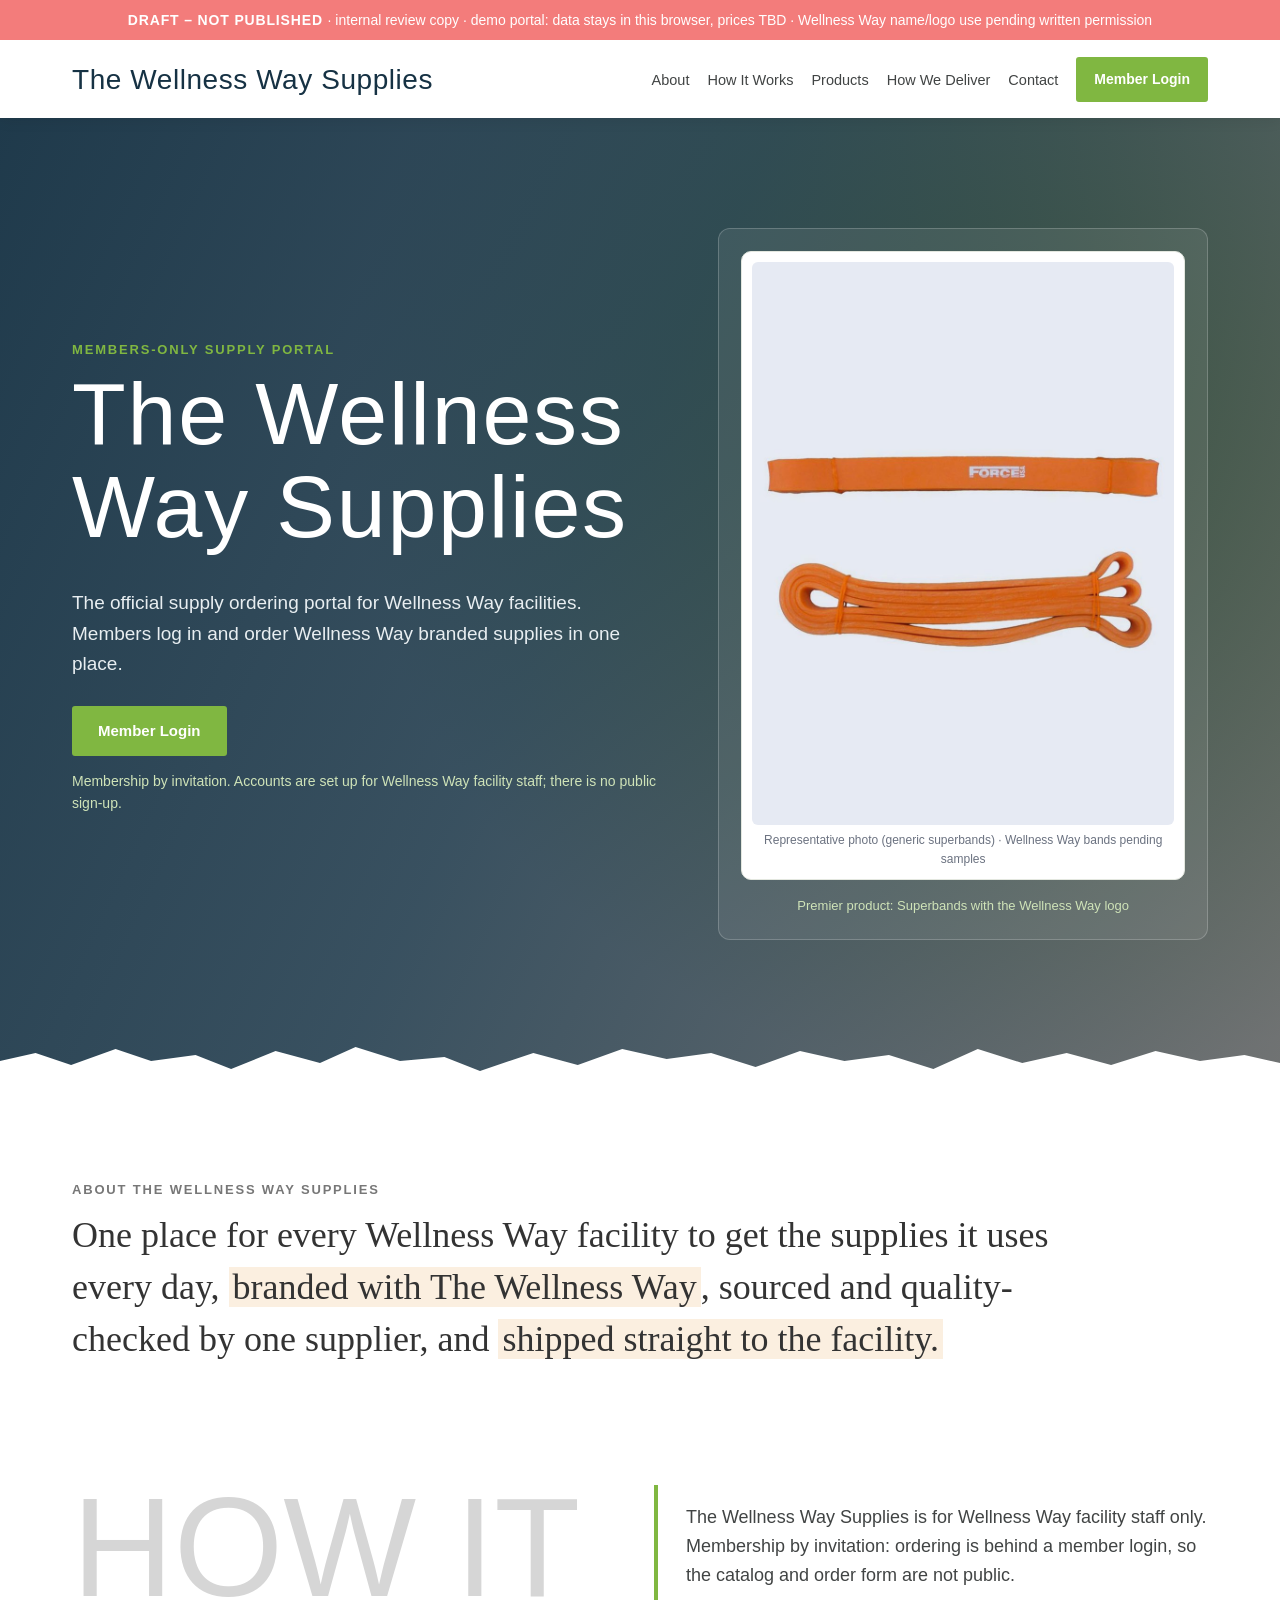
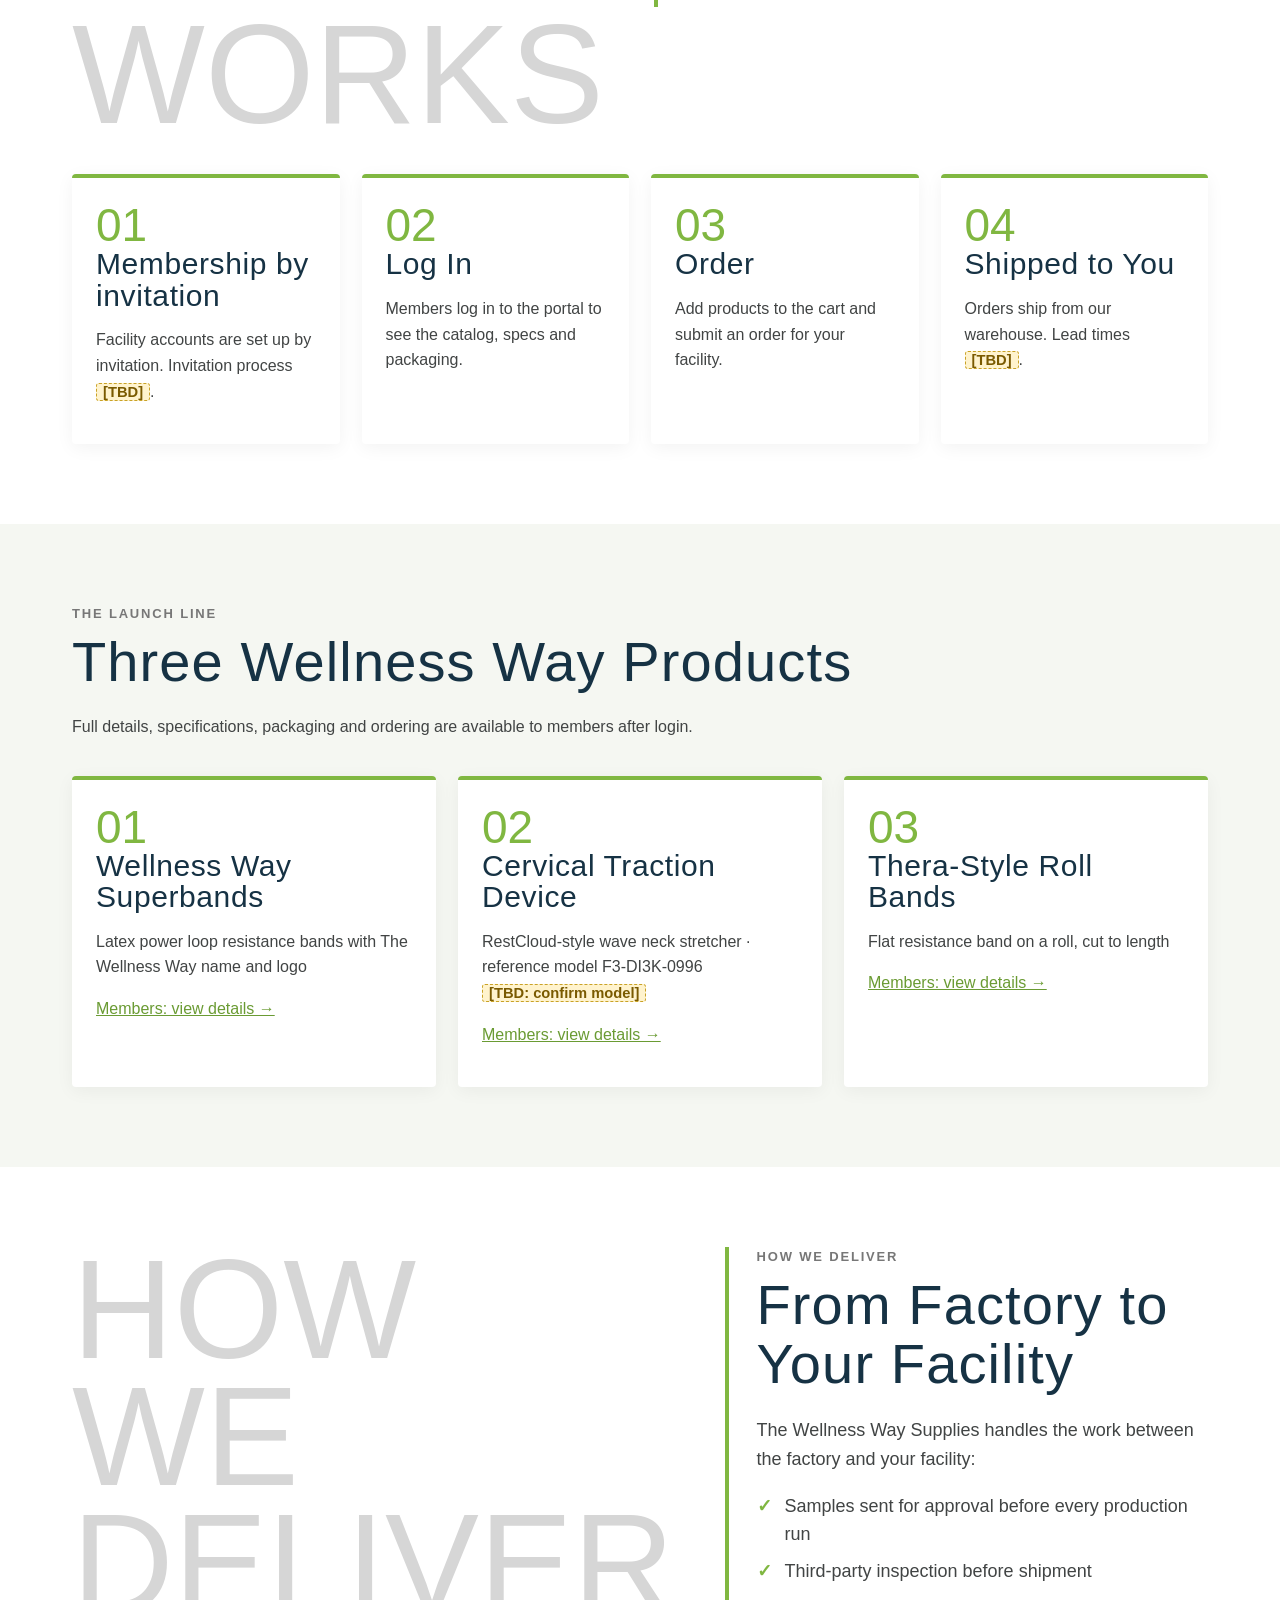
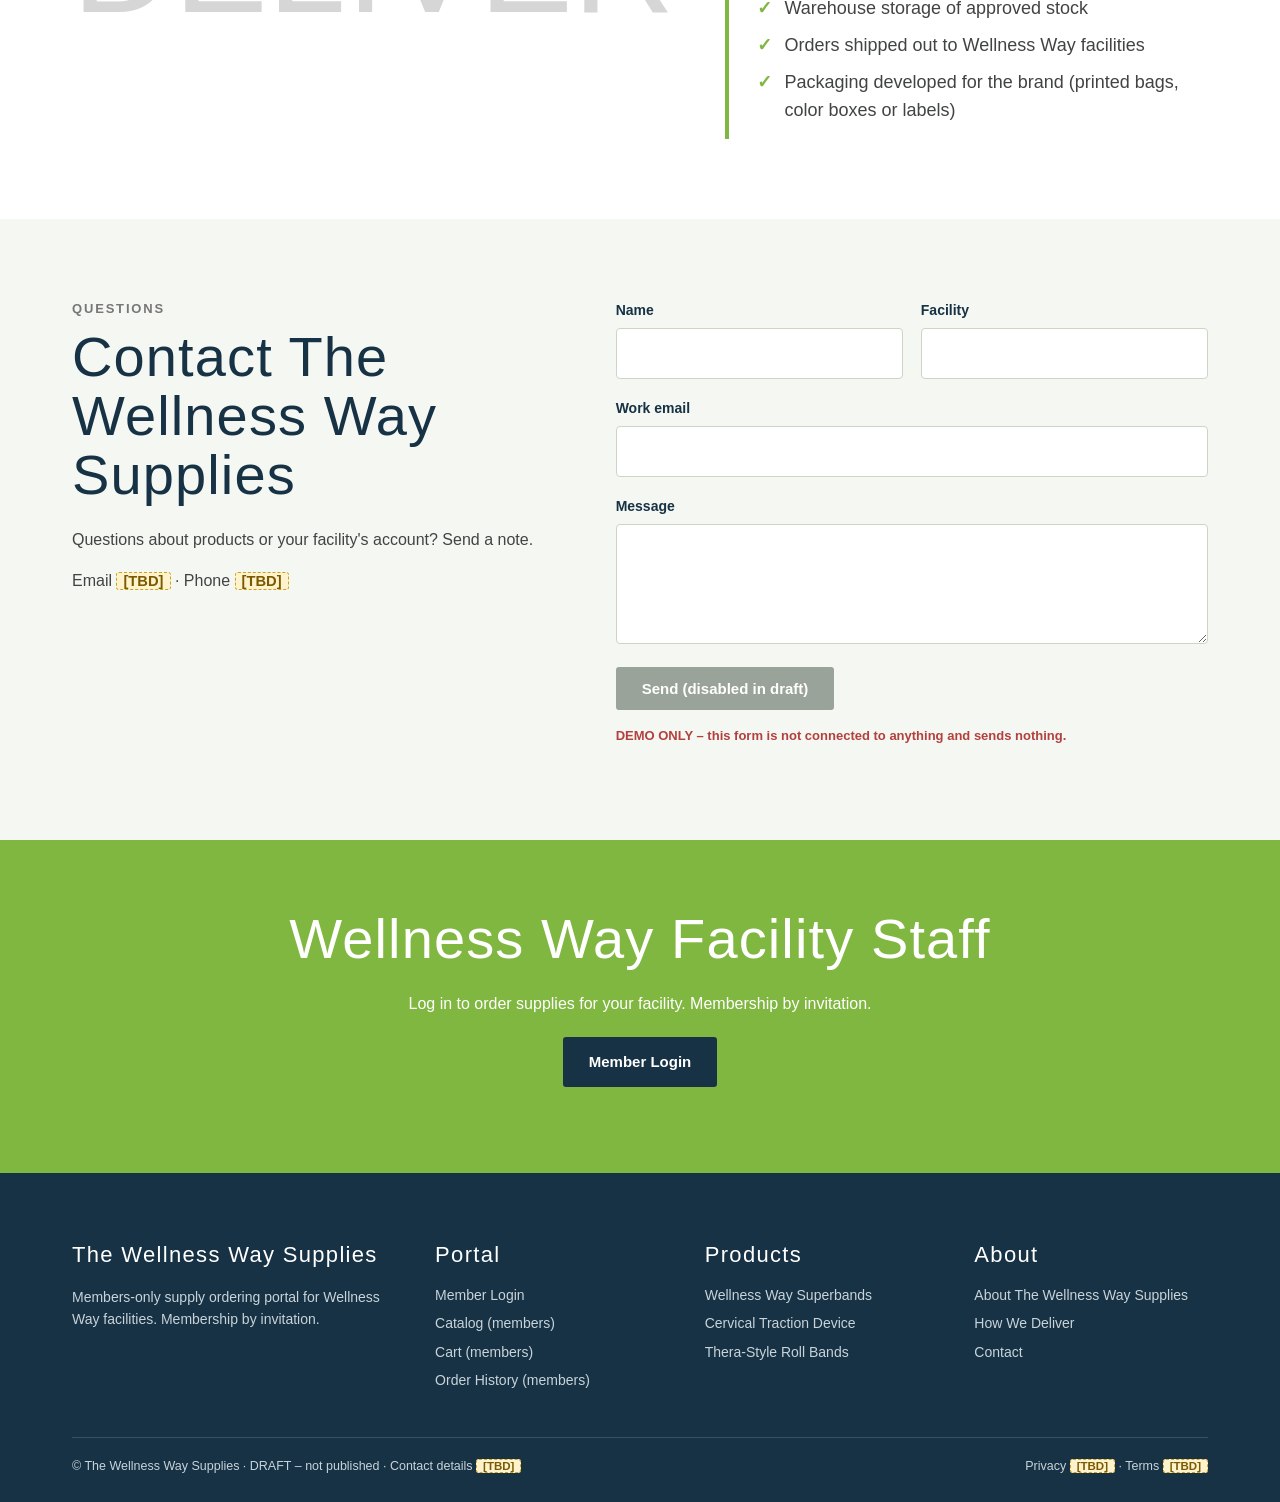
==== commit d3a2e80b: "Preview: web product photos, text-only header, logo removed Co-authored-by: jimlandis <jimlandis@use" ====
--- a/index.html
+++ b/index.html
@@ -7,7 +7,7 @@
 <body data-page="home">
 <div class="draft-banner">DRAFT – not published <span>· internal review copy · demo portal: data stays in this browser, prices TBD · Wellness Way name/logo use pending written permission</span></div>
 <header class="site"><div class="wrap nav">
-  <a class="brand" href="index.html"><img class="tww-logo sm" src="[data-uri]" alt="The Wellness Way logo" title="The Wellness Way logo (from thewellnessway.com) – use pending written permission"><span class="brand-name">The Wellness Way Supplies<small>Supplies for Wellness Way facilities</small></span></a>
+  <a class="brand" href="index.html"><span class="brand-name">The Wellness Way Supplies</span></a>
   <ul><li><a href="index.html#about">About</a></li><li><a href="index.html#how">How It Works</a></li><li><a href="index.html#products">Products</a></li><li><a href="index.html#deliver">How We Deliver</a></li><li><a href="index.html#contact">Contact</a></li><li><a class="btn" href="login.html">Member Login</a></li></ul>
   <button class="btn menu" type="button" aria-label="Menu">Menu</button>
 </div></header>
@@ -18,7 +18,7 @@
   <p class="lead">The official supply ordering portal for Wellness Way facilities. Members log in and order Wellness Way branded supplies in one place.</p>
   <div class="ctas"><a class="btn" href="login.html">Member Login</a></div>
   <p class="invite-note">Membership by invitation. Accounts are set up for Wellness Way facility staff; there is no public sign-up.</p></div>
-  <div class="hero-card"><div class="mock"><img src="images/superband-pack-draft.png" alt="Wellness Way Superbands – branded pack draft"><span class="mock-note">Superbands branded pack draft · real photo after samples</span></div><img class="tww-logo lg" src="[data-uri]" alt="The Wellness Way logo" title="The Wellness Way logo (from thewellnessway.com) – use pending written permission"><div class="tag">Premier product: Superbands with the Wellness Way logo</div></div>
+  <div class="hero-card"><div class="mock"><img src="images/superbands-photo.jpg" alt="Superband-style loop resistance bands"><span class="mock-note">Representative photo (generic superbands) · Wellness Way bands pending samples</span></div><div class="tag">Premier product: Superbands with the Wellness Way logo</div></div>
 </div><svg class="torn" viewBox="0 0 1440 60" preserveAspectRatio="none" aria-hidden="true"><path fill="#fff" d="M0 30 L40 22 L80 34 L130 18 L170 30 L220 24 L260 38 L310 20 L360 32 L400 16 L450 30 L500 26 L540 40 L600 22 L650 34 L700 18 L750 28 L800 22 L850 36 L900 20 L950 30 L1000 24 L1050 38 L1100 18 L1150 32 L1200 22 L1250 34 L1300 20 L1350 30 L1400 24 L1440 32 L1440 60 L0 60 Z"/></svg></section>
 
 <section class="statement" id="about"><div class="wrap">
@@ -70,7 +70,7 @@
 </main>
 <footer><div class="wrap">
   <div class="fcols">
-    <div><div style="margin-bottom:14px"><img class="tww-logo md" src="[data-uri]" alt="The Wellness Way logo" title="The Wellness Way logo (from thewellnessway.com) – use pending written permission"></div><h4>The Wellness Way Supplies</h4><p>Members-only supply ordering portal for Wellness Way facilities. Membership by invitation.</p></div>
+    <div><h4>The Wellness Way Supplies</h4><p>Members-only supply ordering portal for Wellness Way facilities. Membership by invitation.</p></div>
     <div><h4>Portal</h4><ul><li><a href="login.html">Member Login</a></li><li><a href="members/catalog.html">Catalog (members)</a></li><li><a href="members/cart.html">Cart (members)</a></li><li><a href="members/orders.html">Order History (members)</a></li></ul></div>
     <div><h4>Products</h4><ul><li><a href="members/product-superbands.html">Wellness Way Superbands</a></li><li><a href="members/product-cervical-traction.html">Cervical Traction Device</a></li><li><a href="members/product-roll-bands.html">Thera-Style Roll Bands</a></li></ul></div>
     <div><h4>About</h4><ul><li><a href="index.html#about">About The Wellness Way Supplies</a></li><li><a href="index.html#deliver">How We Deliver</a></li><li><a href="index.html#contact">Contact</a></li></ul></div>
--- a/css/styles.css
+++ b/css/styles.css
@@ -23,7 +23,7 @@
 header.site{position:sticky;top:38px;z-index:50;background:#fff;box-shadow:0 2px 14px rgba(0,0,0,.08)}
 .nav{display:flex;align-items:center;justify-content:space-between;gap:20px;height:78px}
 .brand{display:flex;align-items:center;gap:12px;text-decoration:none}
-.brand-name{font-family:"Bebas Neue",Oswald,sans-serif;font-size:28px;color:var(--navy);line-height:1}
+.brand-name{font-family:"Bebas Neue",Oswald,sans-serif;font-size:28px;font-weight:400;color:var(--navy);line-height:1.05;letter-spacing:.02em;text-transform:none}
 .brand-name small{display:block;font-family:Inter,sans-serif;font-size:10px;letter-spacing:.12em;color:#888;text-transform:uppercase;margin-top:3px}
 .nav ul{display:flex;align-items:center;gap:18px;white-space:nowrap;list-style:none;margin:0;padding:0}
 .nav ul a{text-decoration:none;color:var(--char);font-size:14.5px}
@@ -137,7 +137,7 @@
 @media (max-width:900px){.steps{grid-template-columns:repeat(2,minmax(0,1fr))}.steps.three{grid-template-columns:minmax(0,1fr)}}
 @media (max-width:520px){.steps{grid-template-columns:minmax(0,1fr)}}
 @media (max-width:900px){.tbd{white-space:normal}}
-@media (max-width:520px){.brand-name{font-size:21px}.brand-name small{display:none}.nav{height:66px;gap:10px}.nav .menu{padding:9px 12px;font-size:13px}}
+@media (max-width:520px){.brand-name{font-size:22px;max-width:190px}.brand-name small{display:none}.nav{height:66px;gap:10px}.nav .menu{padding:9px 12px;font-size:13px}}
 
 /* ===== v3 workable portal additions ===== */
 .hidden{display:none!important}
@@ -206,10 +206,8 @@
 }
 @media (max-width:520px){.logo-ph.sm{width:122px;height:50px;font-size:7.5px;letter-spacing:0;padding:3px;border-width:2px}}
 /* real logo + drawn mockups (Oct 30) */
-.tww-logo{display:block;height:auto;object-fit:contain}
-.tww-logo.sm{width:130px}.tww-logo.md{width:200px}.tww-logo.lg{width:100%;max-width:300px;margin:14px auto 0}
 .mock{background:#fff;border:1px solid #e3e7df;border-radius:10px;padding:10px;text-align:center}
 .mock img{width:100%;height:auto;display:block;border-radius:6px}
 .mock.sm img{height:190px;object-fit:contain}
 .mock-note{display:block;font-size:12px;color:#6b7280;margin-top:6px}
-@media (max-width:520px){.tww-logo.sm{width:104px}}
+@media (max-width:520px){
